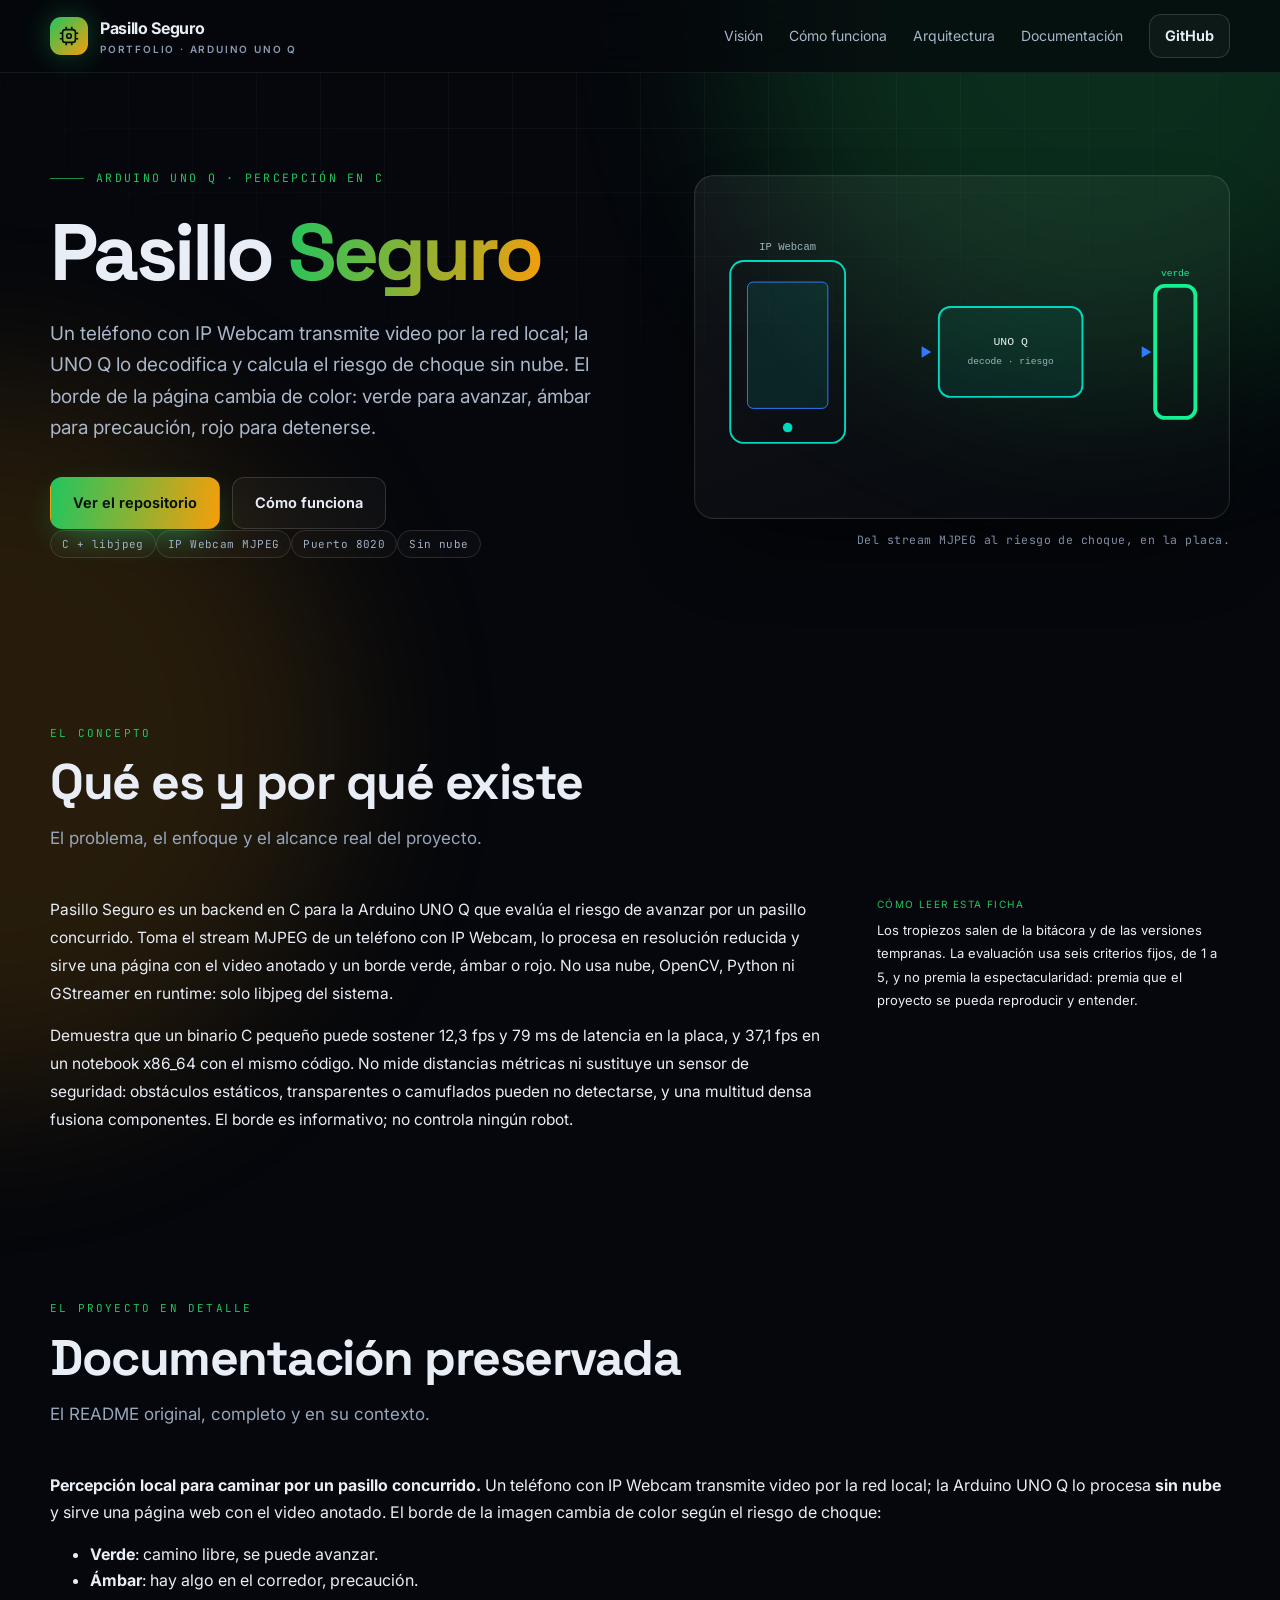
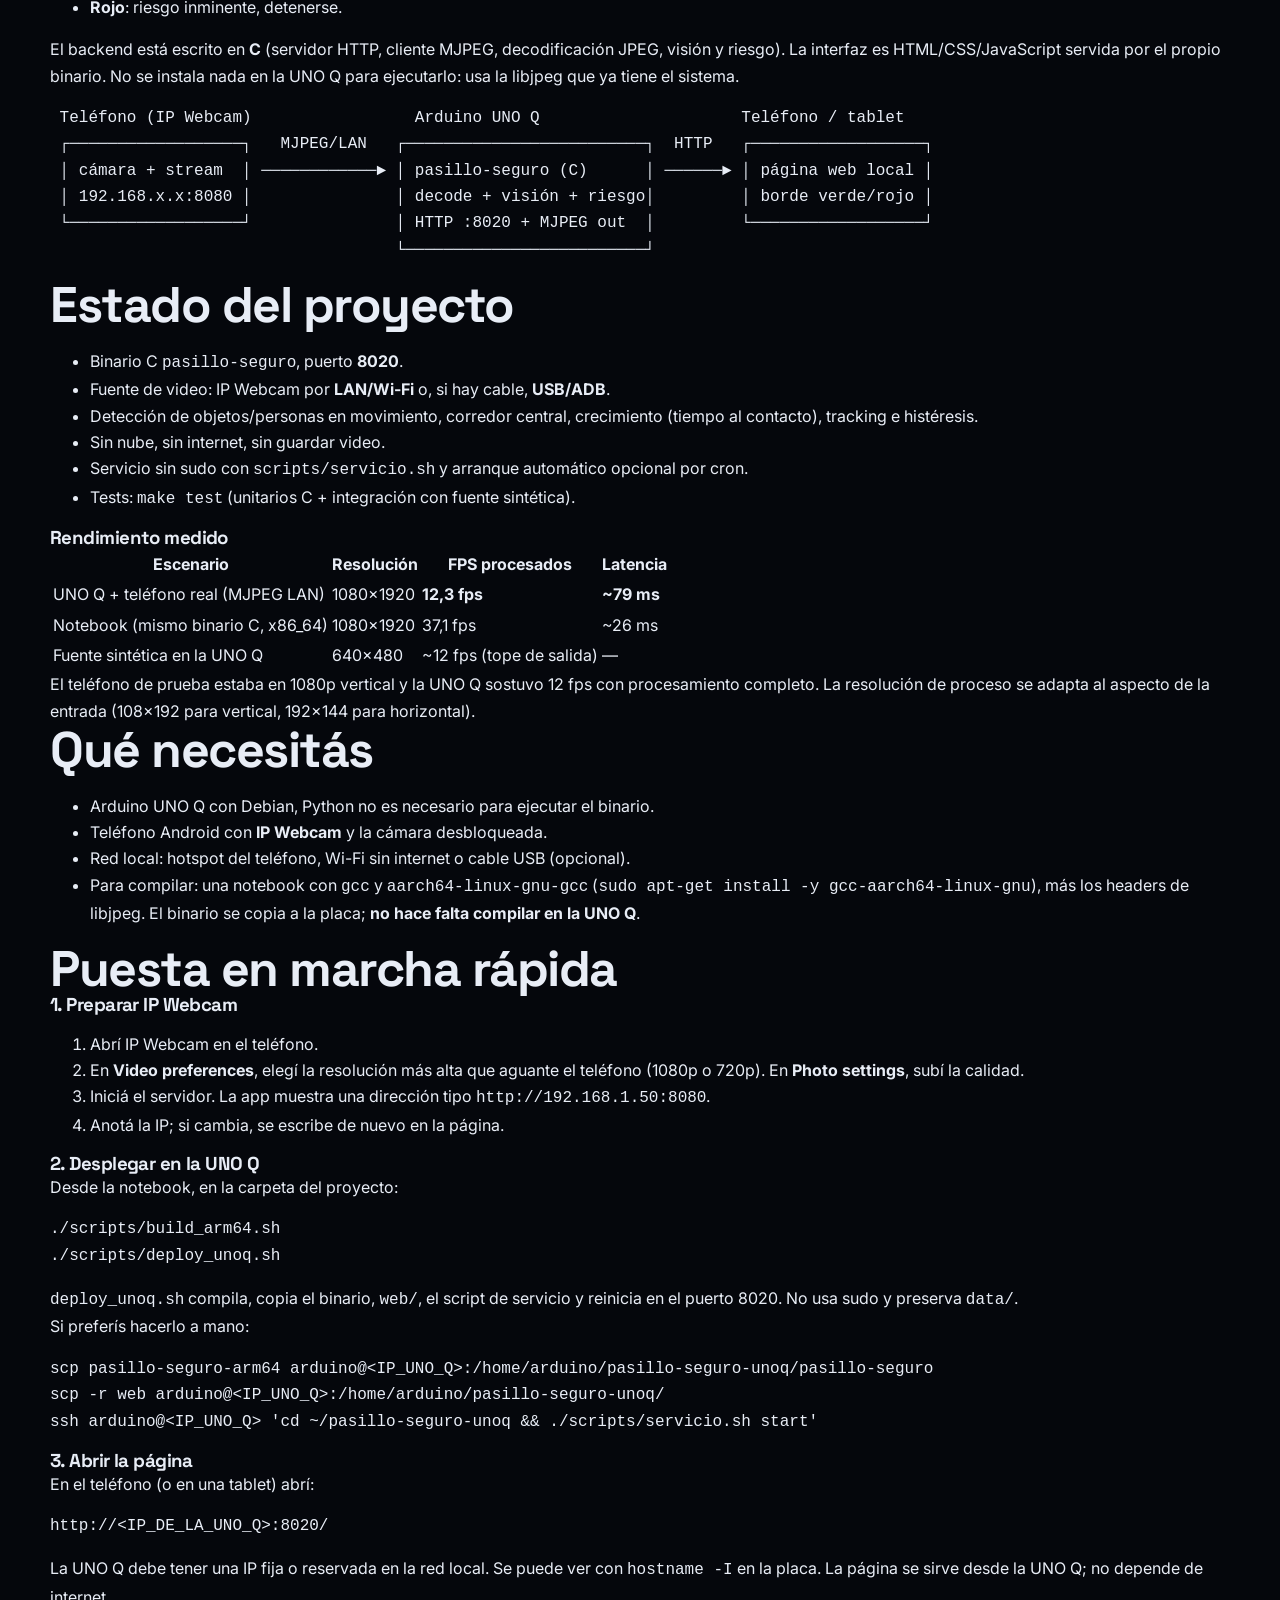
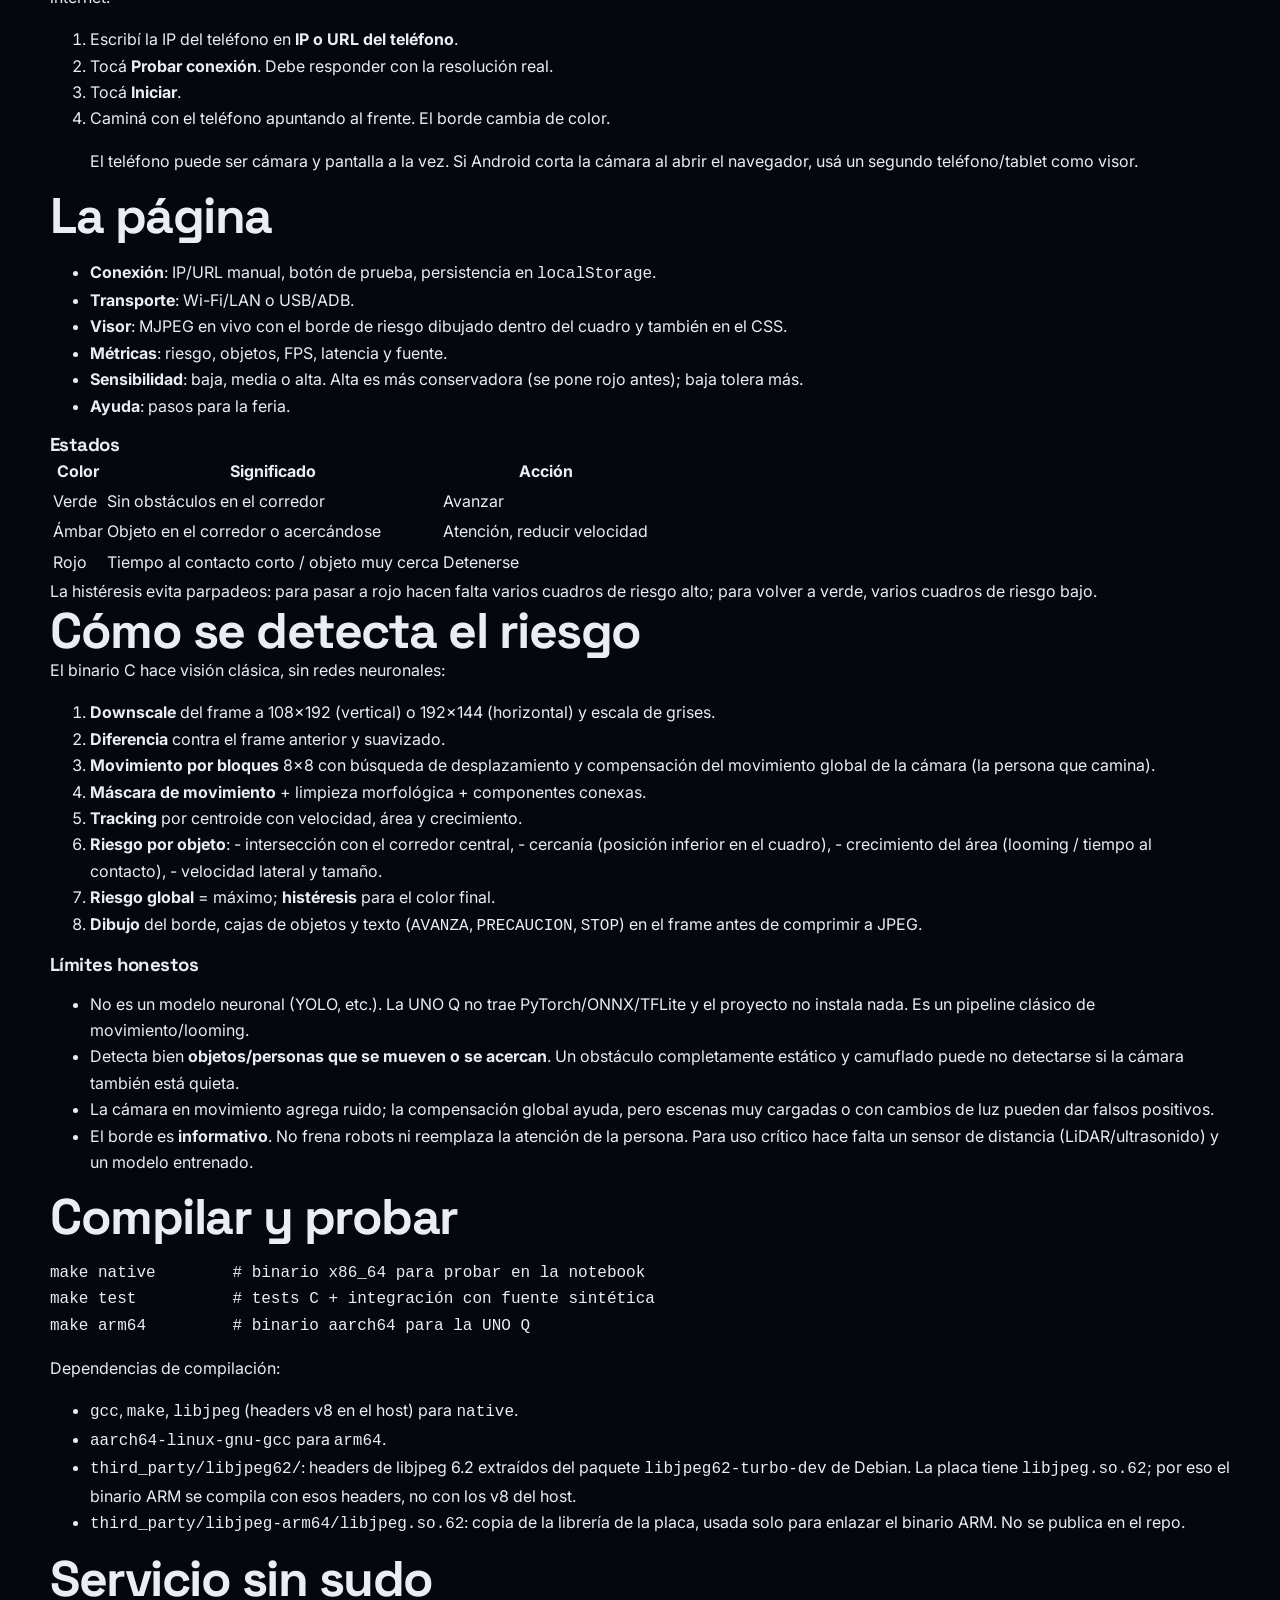
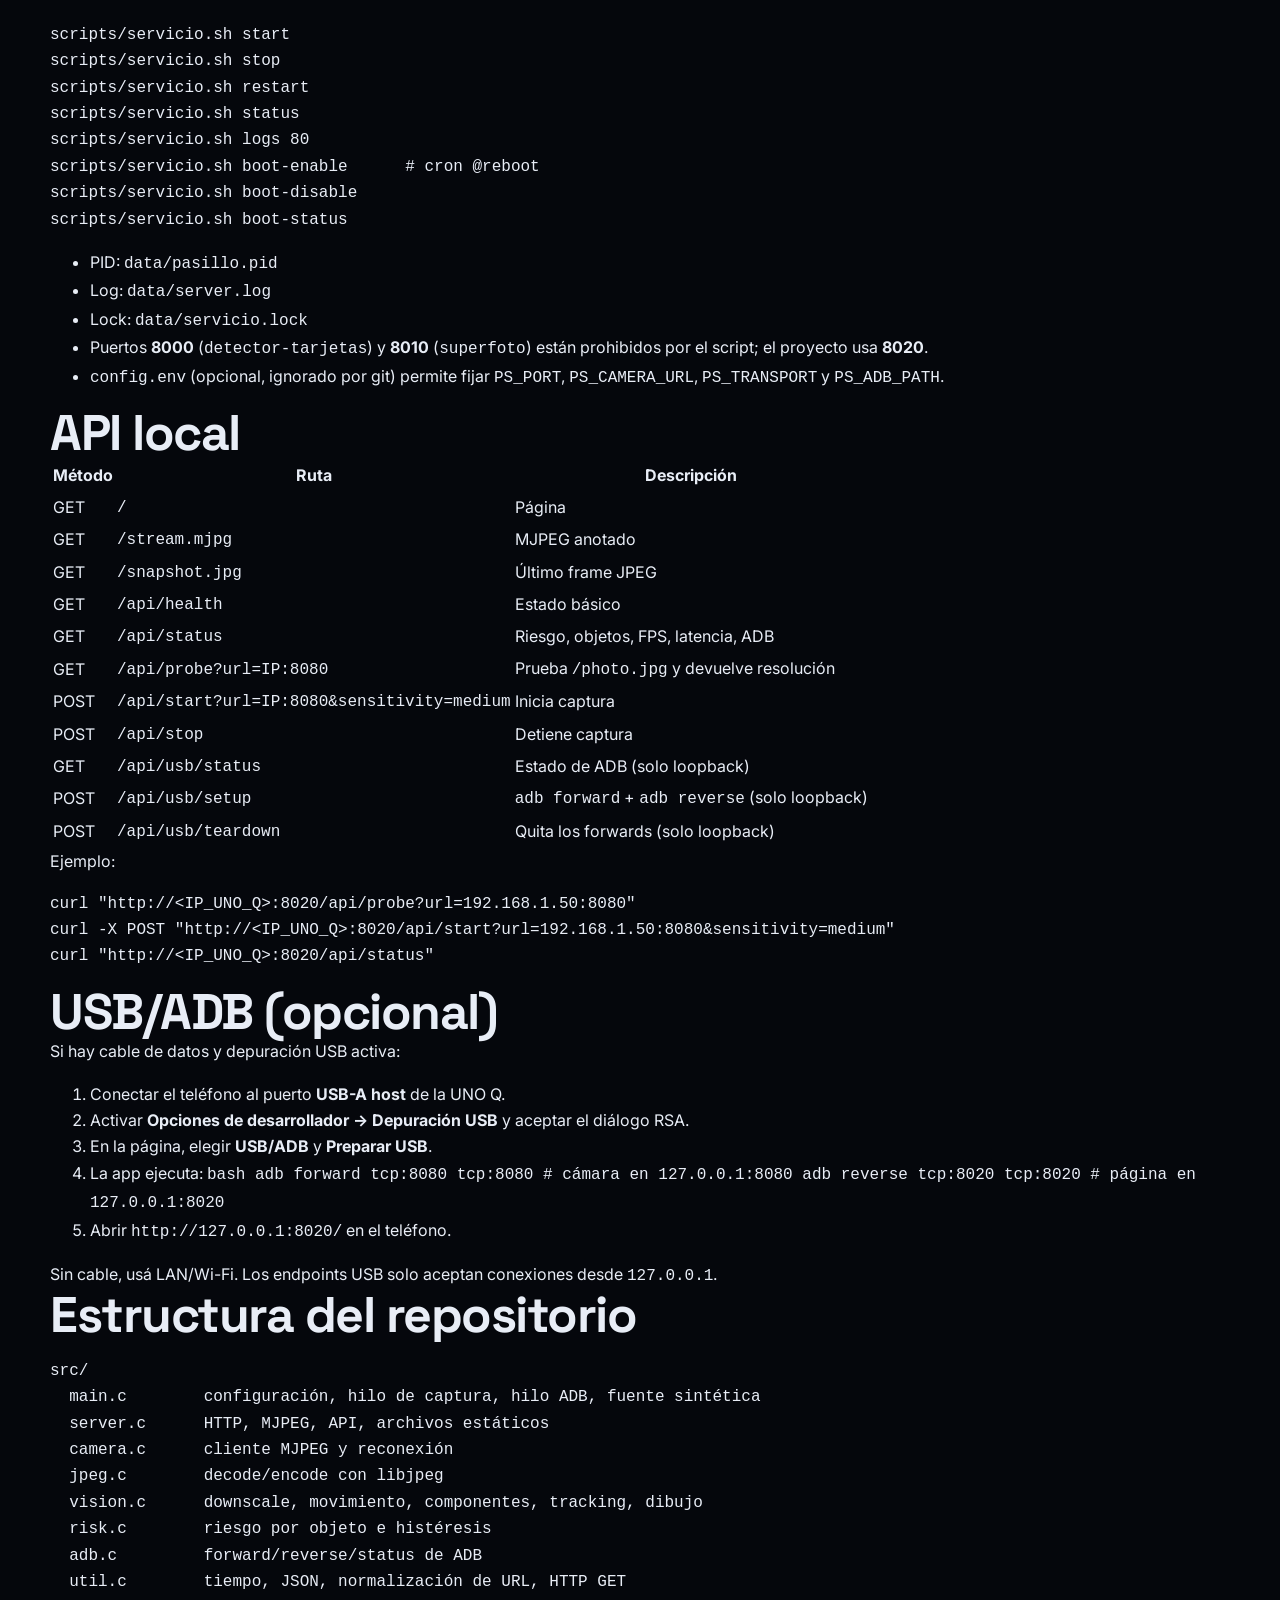
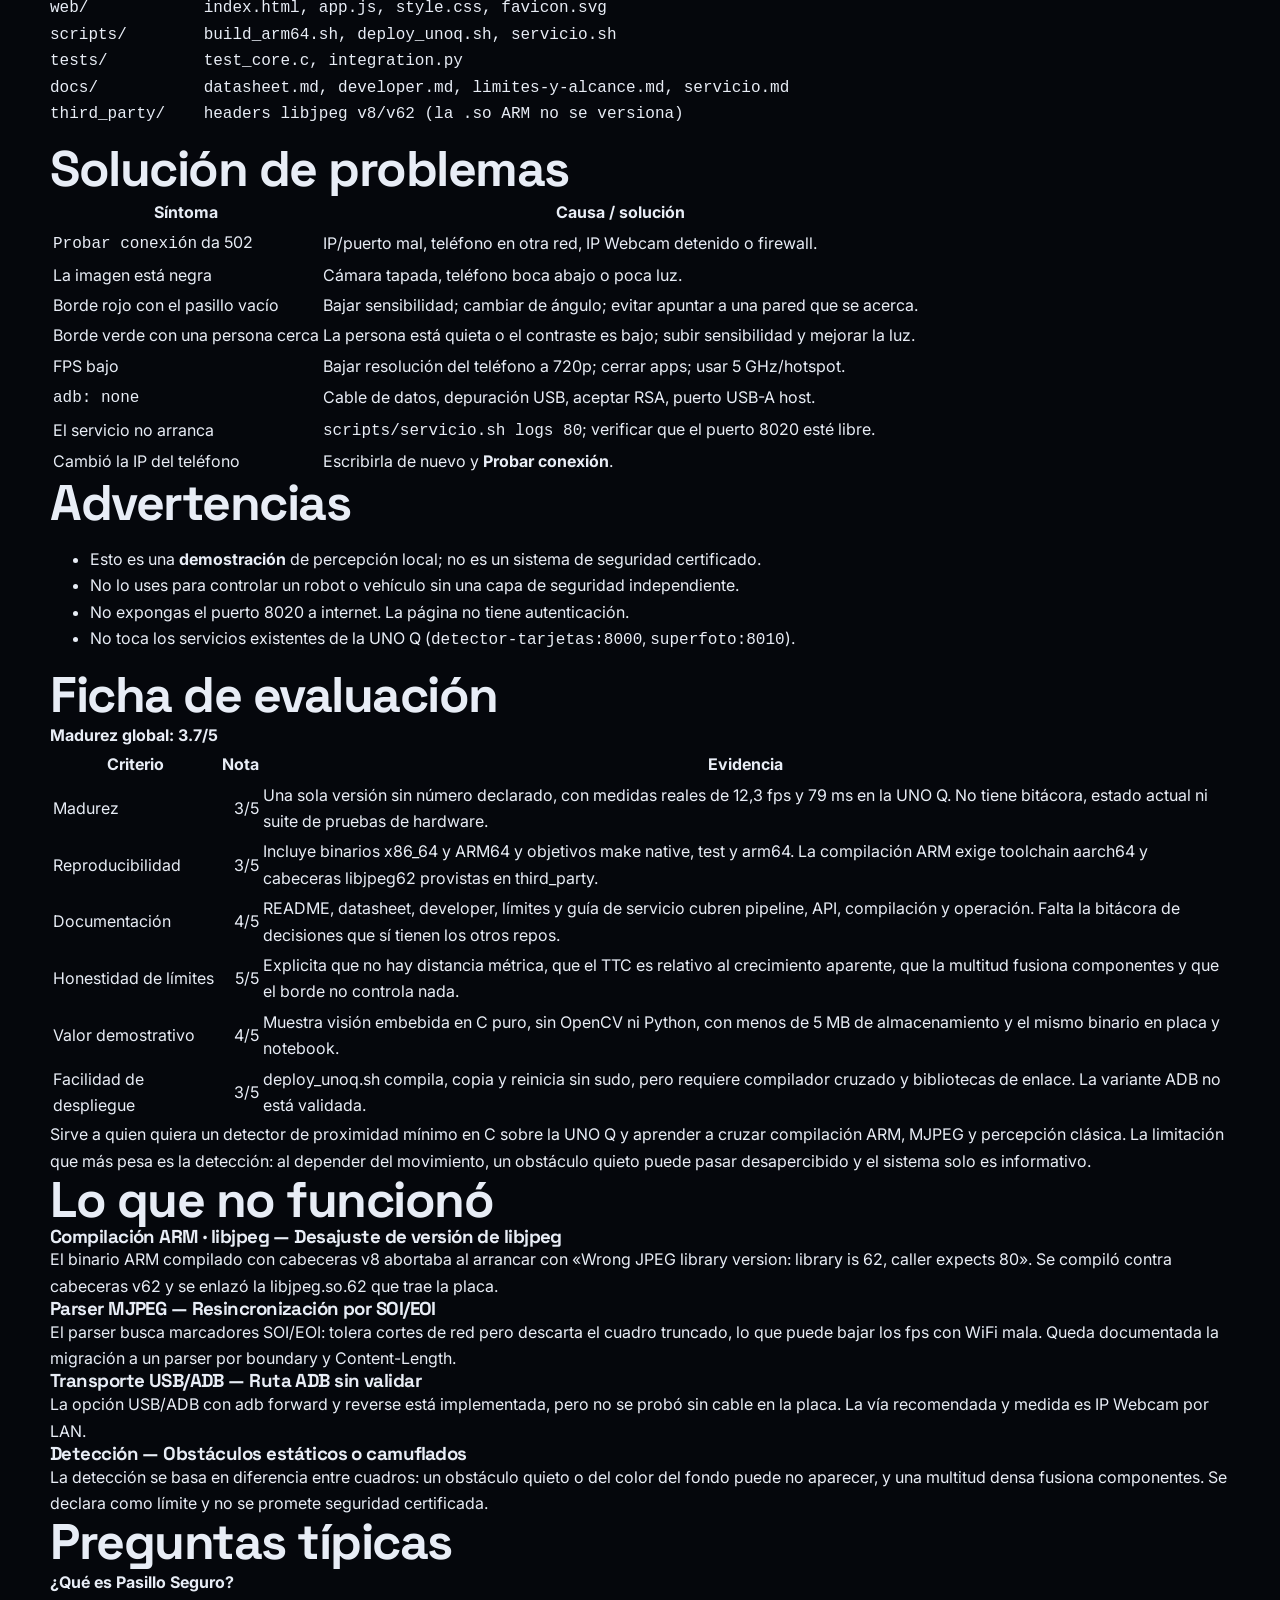
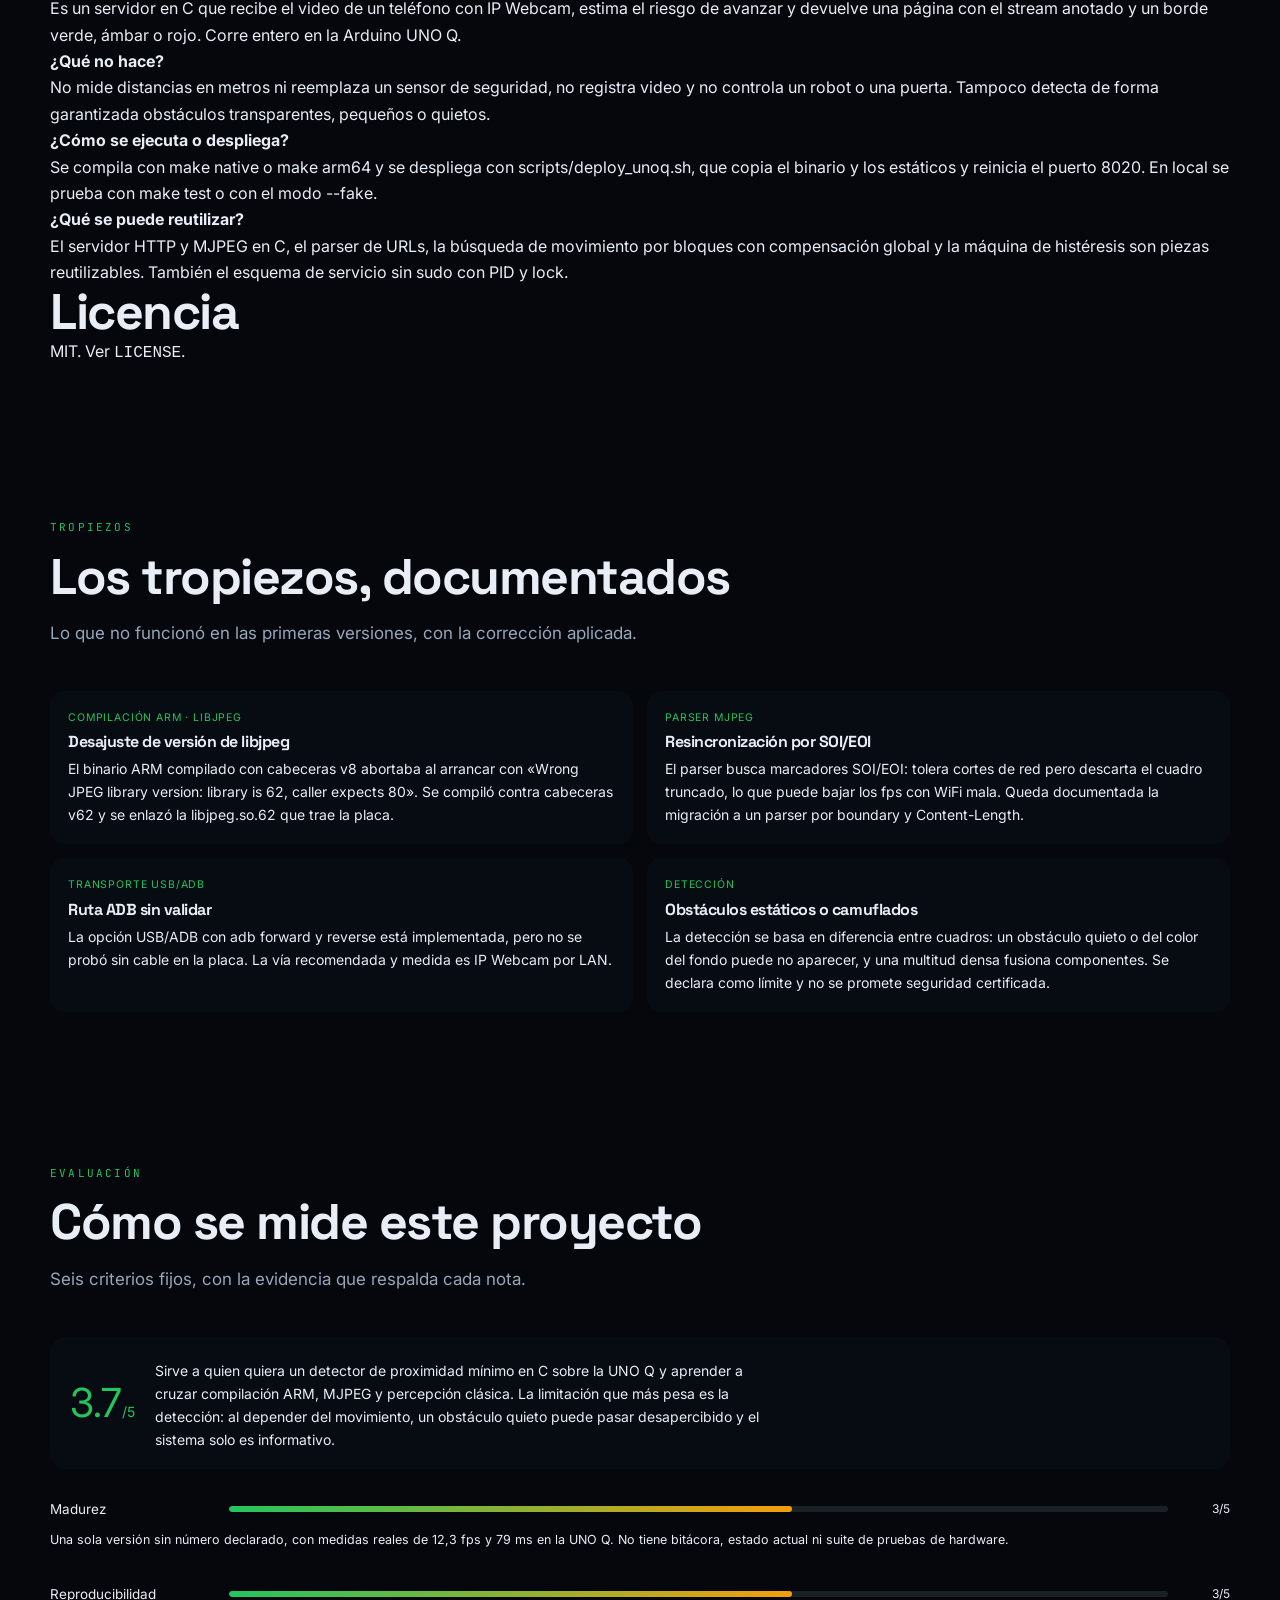
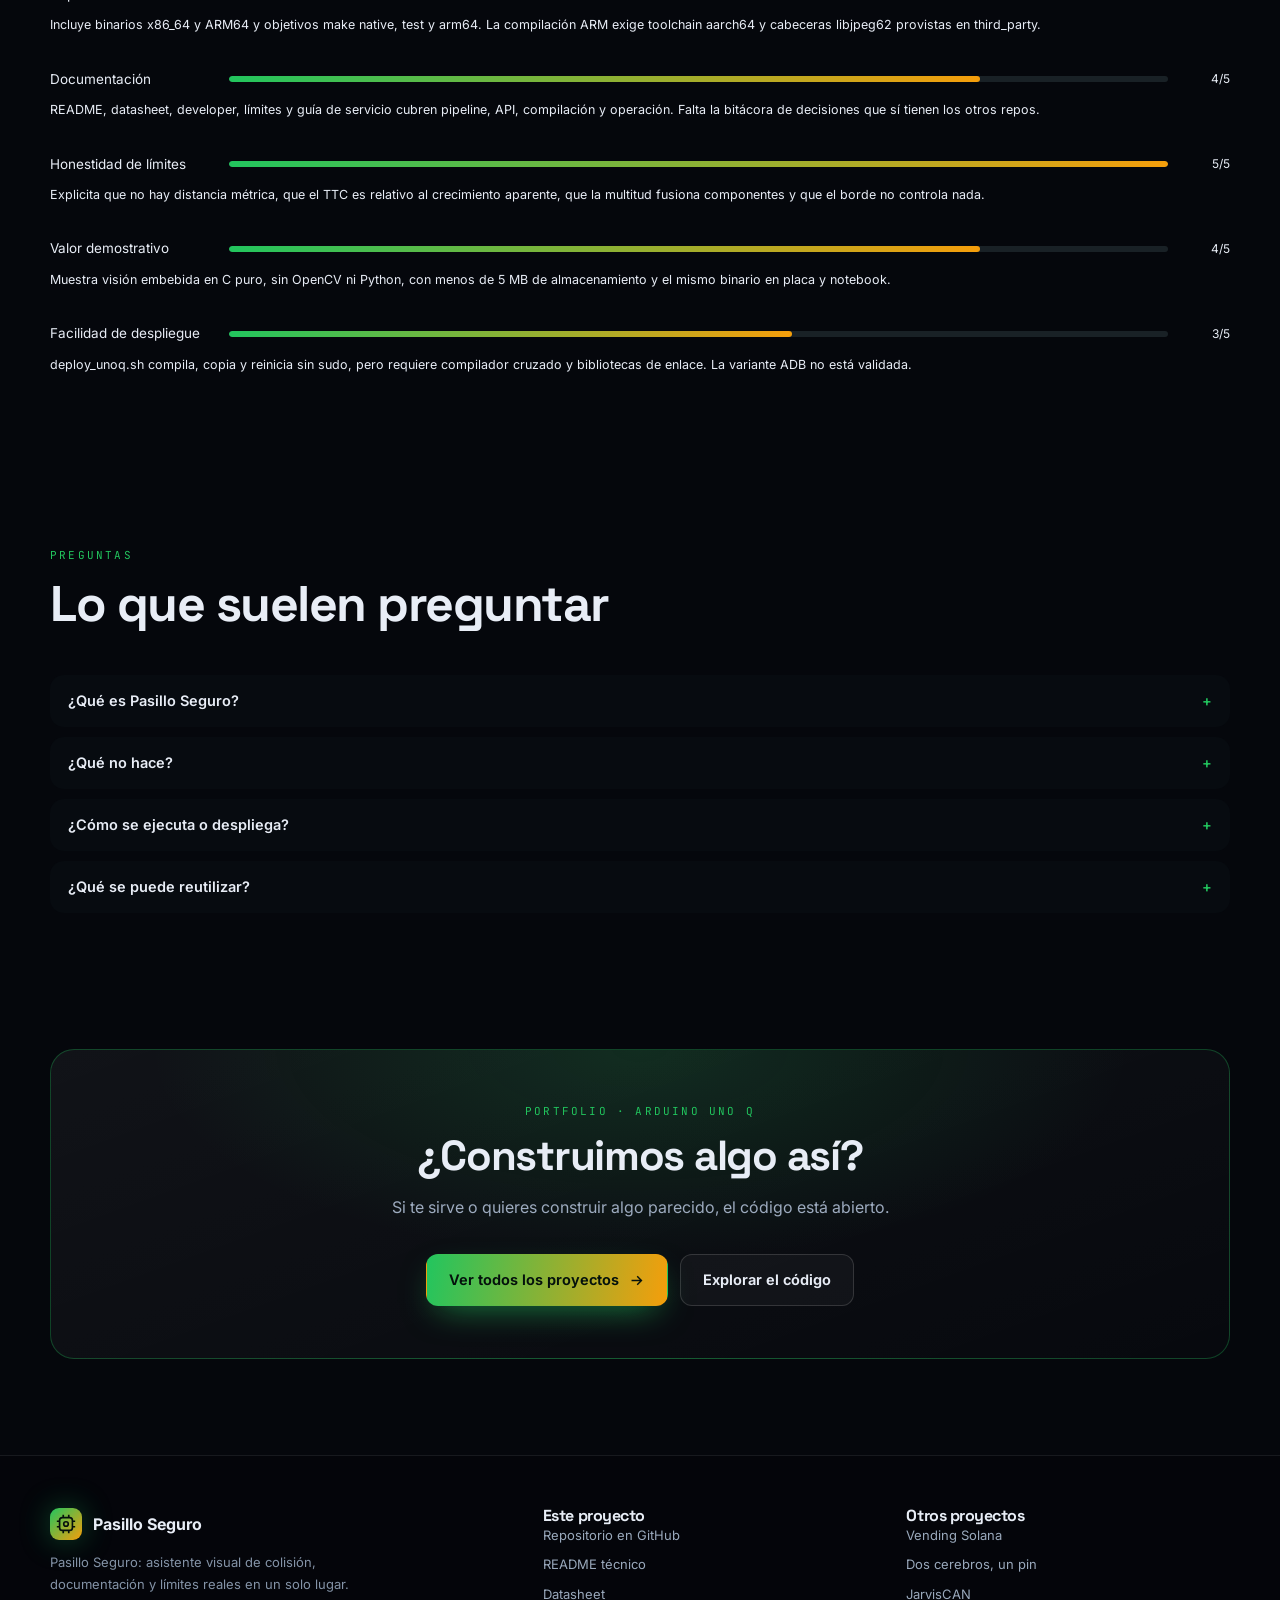
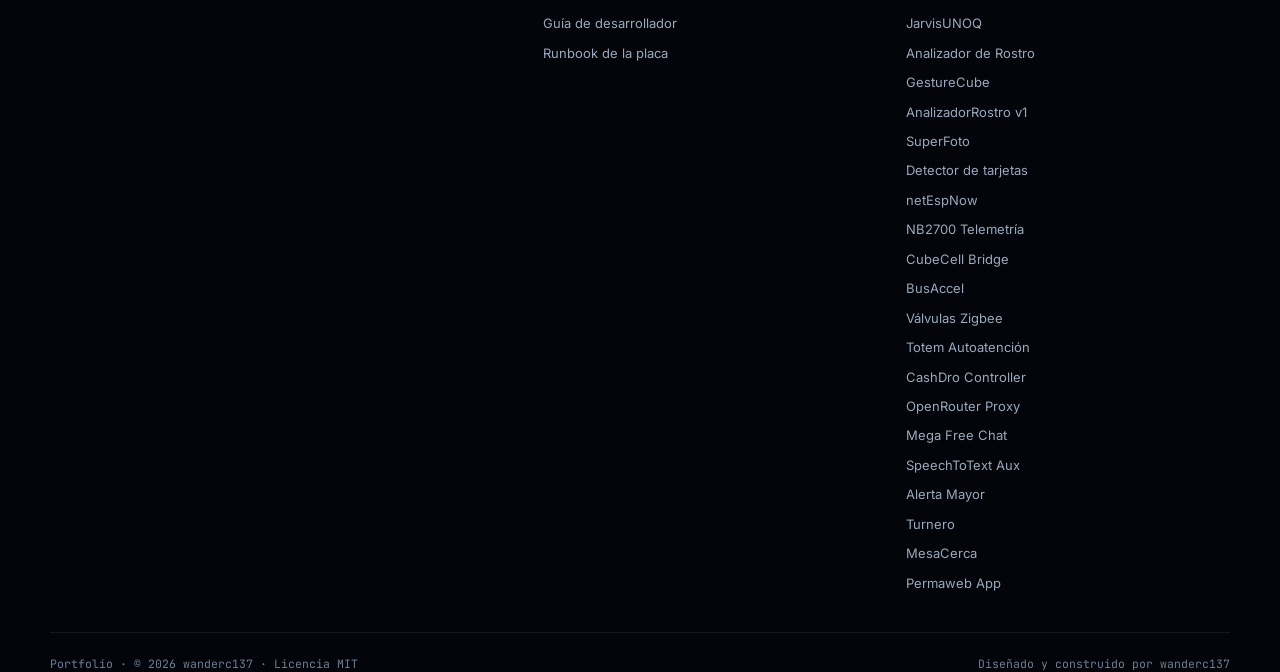
==== docs/index.html @ 1754b4ec "docs: README y landing con concepto, tropiezos, evaluación y FAQ" ====
<!DOCTYPE html>

<html lang="es">
<head>
<meta charset="utf-8"/>
<meta content="width=device-width, initial-scale=1" name="viewport"/>
<title>Pasillo Seguro — Arduino UNO Q</title>
<meta content="Un teléfono con IP Webcam transmite video por la red local; la UNO Q lo decodifica y calcula el riesgo de choque sin nube. El borde de la página cambia de color: verde para avanzar, ámbar para precaución, rojo para detenerse." name="description"/>
<meta content="wanderc137" name="author"/>
<meta content="website" property="og:type"/>
<meta content="Pasillo Seguro — Arduino UNO Q" property="og:title"/>
<meta content="Un teléfono con IP Webcam transmite video por la red local; la UNO Q lo decodifica y calcula el riesgo de choque sin nube. El borde de la página cambia de color: verde para avanzar, ámbar para precaución, rojo para detenerse." property="og:description"/>
<meta content="https://wanderc137.github.io/pasillo-seguro-unoq/" property="og:url"/>
<meta content="https://wanderc137.github.io/pasillo-seguro-unoq/assets/og.png" property="og:image"/>
<meta content="summary_large_image" name="twitter:card"/>
<meta content="Pasillo Seguro — Arduino UNO Q" name="twitter:title"/>
<meta content="Un teléfono con IP Webcam transmite video por la red local; la UNO Q lo decodifica y calcula el riesgo de choque sin nube. El borde de la página cambia de color: verde para avanzar, ámbar para precaución, rojo para detenerse." name="twitter:description"/>
<meta content="https://wanderc137.github.io/pasillo-seguro-unoq/assets/og.png" name="twitter:image"/>
<link href="data:image/svg+xml,&lt;svg xmlns='http://www.w3.org/2000/svg' viewBox='0 0 100 100'&gt;&lt;rect width='100' height='100' rx='22' fill='%2305070c'/&gt;&lt;rect x='22' y='22' width='56' height='56' rx='12' fill='none' stroke='%2322C55E' stroke-width='7'/&gt;&lt;circle cx='50' cy='50' r='9' fill='%2322C55E'/&gt;&lt;/svg&gt;" rel="icon"/>
<link href="https://fonts.googleapis.com" rel="preconnect"/>
<link crossorigin="" href="https://fonts.gstatic.com" rel="preconnect"/>
<link href="https://fonts.googleapis.com/css2?family=Inter:wght@400;500;600;700&amp;family=JetBrains+Mono:wght@400;500;600&amp;family=Space+Grotesk:wght@500;600;700&amp;display=swap" rel="stylesheet"/>
<style>
*,*::before,*::after{box-sizing:border-box}
html{scroll-behavior:smooth;scrollbar-width:none}
::-webkit-scrollbar{width:0;height:0}
::-webkit-scrollbar-track{background:#05070c}
::-webkit-scrollbar-thumb{background:#2a3448;border-radius:999px;border:2px solid #05070c}
::-webkit-scrollbar-thumb:hover{background:#3a4a66}
body{
  margin:0;background:#05070c;color:#e8edf6;
  font-family:'Inter',system-ui,-apple-system,'Segoe UI',sans-serif;
  font-size:16px;line-height:1.65;-webkit-font-smoothing:antialiased;
  overflow-x:hidden;
}
::selection{background:var(--accent);color:#04110c}
a{color:inherit;text-decoration:none}
img{max-width:100%;display:block}
h1,h2,h3,h4{font-family:'Space Grotesk','Inter',sans-serif;line-height:1.05;letter-spacing:-.03em;margin:0}
p{margin:0}
.mono{font-family:'JetBrains Mono',ui-monospace,SFMono-Regular,Menlo,monospace}
.wrap{width:min(1180px,calc(100% - 48px));margin:0 auto}
.grid-overlay{
  position:fixed;inset:0;z-index:0;pointer-events:none;
  background-image:linear-gradient(rgba(255,255,255,.035) 1px,transparent 1px),linear-gradient(90deg,rgba(255,255,255,.035) 1px,transparent 1px);
  background-size:64px 64px;
  mask-image:radial-gradient(ellipse 80% 60% at 50% 0%,#000 30%,transparent 78%);
  -webkit-mask-image:radial-gradient(ellipse 80% 60% at 50% 0%,#000 30%,transparent 78%);
}
.glow{
  position:fixed;z-index:0;pointer-events:none;filter:blur(90px);opacity:.20;
  width:720px;height:720px;border-radius:50%;
}
.glow.one{top:-340px;right:-180px;background:var(--accent)}
.glow.two{top:380px;left:-380px;background:var(--accent2);opacity:.14}
.nav{
  position:sticky;top:0;z-index:50;
  backdrop-filter:blur(18px);-webkit-backdrop-filter:blur(18px);
  background:rgba(5,7,12,.72);border-bottom:1px solid rgba(255,255,255,.07);
}
.nav-inner{display:flex;align-items:center;justify-content:space-between;height:72px}
.brand{display:flex;align-items:center;gap:12px;font-weight:700;letter-spacing:-.02em}
.brand-mark{
  width:38px;height:38px;border-radius:11px;display:grid;place-items:center;
  background:linear-gradient(135deg,var(--accent),var(--accent2));color:#05100c;
  box-shadow:0 0 30px color-mix(in srgb,var(--accent) 35%,transparent);
}
.brand-mark svg{width:22px;height:22px;stroke:#05100c;fill:none;stroke-width:1.8}
.brand small{display:block;font-size:10px;letter-spacing:.18em;color:#8b9ab0;font-weight:600;text-transform:uppercase}
.nav-links{display:flex;align-items:center;gap:26px;font-size:14px;color:#a9b6c8}
.nav-links a:hover{color:#fff}
.btn{
  display:inline-flex;align-items:center;justify-content:center;gap:9px;
  padding:13px 22px;border-radius:12px;font-weight:650;font-size:14.5px;
  border:1px solid transparent;transition:transform .2s ease,box-shadow .2s ease,background .2s ease;
  white-space:nowrap;
}
.btn:hover{transform:translateY(-2px)}
.btn-primary{
  background:linear-gradient(100deg,var(--accent),var(--accent2));color:#04110c;
  box-shadow:0 12px 34px -12px color-mix(in srgb,var(--accent) 70%,transparent);
}
.btn-primary:hover{box-shadow:0 18px 44px -12px color-mix(in srgb,var(--accent) 80%,transparent)}
.btn-ghost{background:rgba(255,255,255,.035);border-color:rgba(255,255,255,.14);color:#e8edf6}
.btn-ghost:hover{background:rgba(255,255,255,.07)}
.btn svg{width:17px;height:17px;stroke:currentColor;fill:none;stroke-width:2}
.hero{position:relative;z-index:1;padding:96px 0 72px}
.hero-grid{display:grid;grid-template-columns:1.04fr .96fr;gap:64px;align-items:center}
.eyebrow{
  font-family:'JetBrains Mono',monospace;font-size:11.5px;letter-spacing:.2em;
  text-transform:uppercase;color:var(--accent);display:flex;align-items:center;gap:12px;margin-bottom:22px;
}
.eyebrow::before{content:"";width:34px;height:1px;background:var(--accent);opacity:.7}
h1{font-size:clamp(42px,6.4vw,80px);font-weight:700;letter-spacing:-.045em}
.grad{background:linear-gradient(100deg,var(--accent),var(--accent2));-webkit-background-clip:text;background-clip:text;color:transparent}
.lead{font-size:clamp(17px,1.5vw,19px);color:#aab7c9;margin-top:24px;max-width:60ch}
.hero-actions{display:flex;flex-wrap:wrap;gap:12px;margin-top:34px}
.hero-badges{display:flex;flex-wrap:wrap;gap:8px;margin-top:28px}
.badge{
  font-family:'JetBrains Mono',monospace;font-size:11px;letter-spacing:.04em;
  padding:6px 11px;border-radius:999px;border:1px solid rgba(255,255,255,.12);
  color:#9fb0c4;background:rgba(255,255,255,.025);
}
.hero-visual{position:relative}
.visual-frame{
  border:1px solid rgba(255,255,255,.11);border-radius:20px;overflow:hidden;
  background:linear-gradient(160deg,rgba(255,255,255,.055),rgba(255,255,255,.012));
  box-shadow:0 40px 90px -40px rgba(0,0,0,.9),0 0 0 1px rgba(255,255,255,.02) inset;
  padding:14px;
}
.visual-frame img{border-radius:12px;width:100%}
.visual-caption{font-size:11.5px;color:#7f8ea3;margin-top:12px;text-align:right;font-family:'JetBrains Mono',monospace;letter-spacing:.04em}
.float-chip{
  position:absolute;left:-22px;bottom:34px;display:flex;align-items:center;gap:10px;
  background:rgba(9,13,21,.92);border:1px solid rgba(255,255,255,.14);border-radius:13px;
  padding:11px 15px;font-size:12.5px;color:#c7d3e2;backdrop-filter:blur(10px);
  box-shadow:0 20px 50px -20px #000;
}
.float-chip b{color:var(--accent);font-family:'Space Grotesk',sans-serif;font-size:16px}
.live-dot{width:8px;height:8px;border-radius:50%;background:var(--accent);box-shadow:0 0 0 4px color-mix(in srgb,var(--accent) 18%,transparent);animation:pulse 2.4s infinite}
@keyframes pulse{0%,100%{opacity:1}50%{opacity:.35}}
.stats{position:relative;z-index:1;border-top:1px solid rgba(255,255,255,.07);border-bottom:1px solid rgba(255,255,255,.07);background:rgba(255,255,255,.018)}
.stats-grid{display:grid;grid-template-columns:repeat(4,1fr);gap:0}
.stat{padding:34px 26px;border-left:1px solid rgba(255,255,255,.06)}
.stat:first-child{border-left:0;padding-left:0}
.stat-value{font-family:'Space Grotesk',sans-serif;font-size:clamp(28px,3.4vw,42px);font-weight:700;letter-spacing:-.04em;background:linear-gradient(100deg,#fff,#a9b8cc);-webkit-background-clip:text;background-clip:text;color:transparent}
.stat-label{font-size:12px;color:#7f8ea3;letter-spacing:.04em;margin-top:3px}
.section{position:relative;z-index:1;padding:96px 0}
.section.tight{padding-top:56px}
.section-head{max-width:780px;margin-bottom:44px}
.kicker{font-family:'JetBrains Mono',monospace;font-size:11px;letter-spacing:.2em;text-transform:uppercase;color:var(--accent);margin-bottom:14px}
h2{font-size:clamp(30px,4.1vw,50px);font-weight:700}
.section-sub{color:#97a6ba;font-size:17px;margin-top:16px;max-width:68ch}
.split{display:grid;grid-template-columns:1fr 1fr;gap:18px}
.card{
  border:1px solid rgba(255,255,255,.09);border-radius:18px;padding:28px;
  background:linear-gradient(160deg,rgba(255,255,255,.045),rgba(255,255,255,.012));
}
.card .icon{width:42px;height:42px;border-radius:12px;display:grid;place-items:center;background:color-mix(in srgb,var(--accent) 12%,transparent);border:1px solid color-mix(in srgb,var(--accent) 25%,transparent);margin-bottom:18px}
.card .icon svg{width:21px;height:21px;stroke:var(--accent);fill:none;stroke-width:1.8}
.card h3{font-size:20px;margin-bottom:9px}
.card p{color:#9dabbf;font-size:14.5px}
.timeline{position:relative;margin-top:10px}
.timeline::before{content:"";position:absolute;left:23px;top:12px;bottom:12px;width:1px;background:linear-gradient(var(--accent),rgba(255,255,255,.08))}
.step{display:grid;grid-template-columns:48px 1fr;gap:22px;padding:19px 0;align-items:start}
.step-num{
  width:47px;height:47px;border-radius:50%;display:grid;place-items:center;
  border:1px solid color-mix(in srgb,var(--accent) 45%,transparent);
  background:#080c14;color:var(--accent);font-family:'JetBrains Mono',monospace;font-size:13px;font-weight:700;
  position:relative;z-index:1;box-shadow:0 0 26px -6px color-mix(in srgb,var(--accent) 45%,transparent);
}
.step-body h3{font-size:18px;margin-bottom:5px}
.step-body p{color:#93a2b7;font-size:14.5px;max-width:78ch}
.figure{
  border:1px solid rgba(255,255,255,.1);border-radius:20px;padding:16px;
  background:linear-gradient(160deg,rgba(255,255,255,.04),rgba(255,255,255,.008));
}
.figure img{width:100%;border-radius:12px}
.figure figcaption{font-size:12px;color:#7f8ea3;margin-top:12px;font-family:'JetBrains Mono',monospace}
.arch-points{display:grid;grid-template-columns:repeat(3,1fr);gap:14px;margin-top:18px}
.arch-points .card{padding:20px}
.arch-points .card h4{font-size:14.5px;margin-bottom:5px}
.arch-points .card p{font-size:13px}
.features{display:grid;grid-template-columns:repeat(3,1fr);gap:14px}
.feature{border:1px solid rgba(255,255,255,.085);border-radius:16px;padding:23px;background:rgba(255,255,255,.022);transition:border-color .2s,background .2s,transform .2s}
.feature:hover{border-color:color-mix(in srgb,var(--accent) 38%,transparent);background:rgba(255,255,255,.038);transform:translateY(-3px)}
.feature .icon{width:37px;height:37px;border-radius:10px;display:grid;place-items:center;background:color-mix(in srgb,var(--accent) 10%,transparent);margin-bottom:15px}
.feature .icon svg{width:19px;height:19px;stroke:var(--accent);fill:none;stroke-width:1.8}
.feature h3{font-size:15.5px;margin-bottom:6px}
.feature p{font-size:13.2px;color:#94a3b8;line-height:1.55}
.stack-grid{display:grid;grid-template-columns:.9fr 1.1fr;gap:22px;align-items:start}
.chips{display:flex;flex-wrap:wrap;gap:8px;margin-top:18px}
.chip{font-family:'JetBrains Mono',monospace;font-size:11.5px;padding:7px 12px;border-radius:9px;border:1px solid rgba(255,255,255,.1);background:rgba(255,255,255,.03);color:#aab8ca}
.terminal{border:1px solid rgba(255,255,255,.13);border-radius:16px;overflow:hidden;background:#070a10;box-shadow:0 30px 70px -35px #000}
.terminal-bar{display:flex;align-items:center;gap:7px;padding:12px 15px;border-bottom:1px solid rgba(255,255,255,.08);background:rgba(255,255,255,.025)}
.terminal-bar i{width:10px;height:10px;border-radius:50%;background:#ff5f57;display:block}
.terminal-bar i:nth-child(2){background:#febc2e}
.terminal-bar i:nth-child(3){background:#28c840}
.terminal-bar span{margin-left:8px;font-family:'JetBrains Mono',monospace;font-size:10.5px;color:#718197;letter-spacing:.08em}
.terminal pre{margin:0;padding:20px;overflow:auto;font-family:'JetBrains Mono',monospace;font-size:12.2px;line-height:1.8;color:#c6d2e0}
.terminal .p{color:var(--accent)}
.terminal .c{color:#68788d}
.note{display:flex;gap:10px;align-items:flex-start;margin-top:14px;font-size:12.5px;color:#8d9cb0;line-height:1.55}
.note svg{width:16px;height:16px;stroke:var(--accent);fill:none;stroke-width:1.8;flex:0 0 auto;margin-top:2px}
.docs-grid{display:grid;grid-template-columns:repeat(3,1fr);gap:14px}
.doc-card{display:block;border:1px solid rgba(255,255,255,.09);border-radius:16px;padding:24px;background:rgba(255,255,255,.022);transition:border-color .2s,transform .2s,background .2s}
.doc-card:hover{border-color:color-mix(in srgb,var(--accent) 40%,transparent);transform:translateY(-3px);background:rgba(255,255,255,.04)}
.doc-card .tag{font-family:'JetBrains Mono',monospace;font-size:10px;letter-spacing:.15em;color:var(--accent);text-transform:uppercase}
.doc-card h3{font-size:17px;margin:10px 0 6px}
.doc-card p{font-size:13px;color:#93a2b7}
.doc-card .arrow{display:flex;align-items:center;gap:6px;margin-top:16px;font-size:12.5px;color:#c2cfdf}
.doc-card .arrow svg{width:15px;height:15px;stroke:currentColor;fill:none;stroke-width:2;transition:transform .2s}
.doc-card:hover .arrow svg{transform:translateX(4px)}
.gallery{display:grid;grid-template-columns:1fr 1fr;gap:16px}
.gallery .figure{margin:0}
.cta{position:relative;z-index:1;padding:40px 0 96px}
.cta-card{
  border-radius:24px;padding:52px;text-align:center;position:relative;overflow:hidden;
  border:1px solid color-mix(in srgb,var(--accent) 30%,transparent);
  background:
    radial-gradient(700px 300px at 50% 0%,color-mix(in srgb,var(--accent) 16%,transparent),transparent 70%),
    linear-gradient(160deg,rgba(255,255,255,.05),rgba(255,255,255,.012));
}
.cta-card h2{font-size:clamp(28px,3.7vw,42px)}
.cta-card p{color:#9dabbf;max-width:62ch;margin:16px auto 0}
.cta-card .hero-actions{justify-content:center}
footer{position:relative;z-index:1;border-top:1px solid rgba(255,255,255,.08);padding:52px 0 36px;background:rgba(4,6,10,.6)}
.foot-grid{display:grid;grid-template-columns:1.4fr 1fr 1fr;gap:40px}
.foot-brand{display:flex;align-items:center;gap:11px;font-weight:700;margin-bottom:12px}
.foot-brand .brand-mark{width:32px;height:32px;border-radius:9px}
.foot-p{font-size:13px;color:#8493a7;max-width:38ch}
.foot h4{font-family:'JetBrains Mono',monospace;font-size:10.5px;letter-spacing:.16em;text-transform:uppercase;color:#718197;margin-bottom:13px;font-weight:500}
.foot-links{display:flex;flex-direction:column;gap:8px;font-size:13px;color:#9aa9bc}
.foot-links a:hover{color:#fff}
.foot-bottom{display:flex;justify-content:space-between;gap:20px;flex-wrap:wrap;border-top:1px solid rgba(255,255,255,.07);margin-top:38px;padding-top:22px;font-size:11.5px;color:#6f7f93;font-family:'JetBrains Mono',monospace}
.reveal{opacity:1;transform:none;transition:opacity .7s ease,transform .7s ease}
.reveal.in{opacity:1;transform:none}
@media (prefers-reduced-motion:reduce){.reveal{opacity:1;transform:none;transition:none}.live-dot{animation:none}html{scroll-behavior:auto}}
@media (max-width:980px){
  .hero-grid,.split,.stack-grid,.gallery{grid-template-columns:1fr}
  .hero{padding-top:64px}
  .hero-visual{order:-1}
  .features{grid-template-columns:1fr 1fr}
  .arch-points{grid-template-columns:1fr}
  .stats-grid{grid-template-columns:1fr 1fr}
  .stat:nth-child(3){border-left:0;padding-left:0}
  .stat{border-top:1px solid rgba(255,255,255,.06)}
  .stat:nth-child(-n+2){border-top:0}
  .docs-grid{grid-template-columns:1fr}
  .foot-grid{grid-template-columns:1fr 1fr}
  .nav-links{display:none}
}
@media (max-width:620px){
  .wrap{width:calc(100% - 32px)}
  .features{grid-template-columns:1fr}
  .stats-grid{grid-template-columns:1fr 1fr}
  .stat{padding:24px 16px}
  .cta-card{padding:34px 22px}
  .float-chip{left:8px;bottom:16px}
  .foot-grid{grid-template-columns:1fr}
  .section{padding:72px 0}
}

.fail-grid{display:grid;grid-template-columns:repeat(2,minmax(0,1fr));gap:14px;margin-top:6px}
.fail{background:rgba(10,18,24,.55);border:1px solid var(--line);border-radius:14px;padding:18px}
.fail .v{font-family:var(--mono);font-size:10.5px;letter-spacing:.08em;text-transform:uppercase;color:var(--accent)}
.fail h3{font-size:16px;margin:8px 0 6px}
.fail p{font-size:14px;margin:0;color:var(--muted)}
.rating-head{display:flex;align-items:center;gap:20px;margin:6px 0 18px;padding:18px 20px;border:1px solid var(--line);border-radius:16px;background:rgba(10,18,24,.5)}
.rating-avg{font-family:var(--mono);font-size:40px;line-height:1;color:var(--accent)}
.rating-avg small{font-size:14px;color:var(--muted)}
.rating-head p{margin:4px 0 0;font-size:14px;color:var(--muted);max-width:70ch}
.rating{display:grid;gap:2px}
.rating-row{display:grid;grid-template-columns:165px minmax(90px,1fr) 48px;gap:14px;align-items:center;padding:11px 0;border-bottom:1px solid var(--line)}
.rating-row:last-child{border-bottom:0}
.rating-name{font-size:13.5px;color:var(--text)}
.rating-bar{height:6px;border-radius:99px;background:rgba(148,190,200,.14);overflow:hidden}
.rating-bar span{display:block;height:100%;border-radius:99px;background:linear-gradient(90deg,var(--accent),var(--accent2))}
.rating-score{font-family:var(--mono);font-size:12px;color:var(--muted);text-align:right}
.rating-note{grid-column:1/-1;font-size:12.5px;color:var(--muted);margin:-4px 0 8px}
.faq{display:grid;gap:10px;margin-top:4px}
.faq details{border:1px solid var(--line);border-radius:14px;padding:14px 18px;background:rgba(10,18,24,.4)}
.faq summary{cursor:pointer;font-weight:600;font-size:14.5px;list-style:none}
.faq summary::-webkit-details-marker{display:none}
.faq summary::after{content:"+";float:right;color:var(--accent);font-family:var(--mono)}
.faq details[open] summary::after{content:"−"}
.faq p{margin:10px 0 0;font-size:14px;color:var(--muted);line-height:1.7}
.concept-grid{display:grid;grid-template-columns:1.35fr .65fr;gap:26px;align-items:start}
.concept-grid p{font-size:15.5px;color:var(--muted);line-height:1.8;margin:0 0 14px}
.concept-side{border-left:1px solid var(--line);padding-left:22px}
.concept-side .k{font-family:var(--mono);font-size:10px;letter-spacing:.14em;text-transform:uppercase;color:var(--accent)}
.concept-side p{font-size:13px;margin:6px 0 16px}
@media(max-width:760px){.concept-grid,.fail-grid{grid-template-columns:1fr}.concept-side{border-left:0;padding-left:0}}

</style>
</head>
<body style="--accent:#22C55E;--accent2:#F59E0B">
<div class="grid-overlay"></div>
<div class="glow one"></div>
<div class="glow two"></div>
<header class="nav">
<div class="wrap nav-inner">
<a class="brand" href="#top">
<span class="brand-mark"><svg viewbox="0 0 24 24"><rect height="14" rx="3" width="14" x="5" y="5"></rect><path d="M9 2v3M15 2v3M9 19v3M15 19v3M2 9h3M2 15h3M19 9h3M19 15h3"></path><circle cx="12" cy="12" r="2.5"></circle></svg></span>
<span>Pasillo Seguro<small>Portfolio · Arduino UNO Q</small></span>
</a>
<nav aria-label="Navegación" class="nav-links">
<a href="#problema">Visión</a>
<a href="#como">Cómo funciona</a>
<a href="#arquitectura">Arquitectura</a>
<a href="#docs">Documentación</a>
<a class="btn btn-ghost" href="https://github.com/wanderc137/pasillo-seguro-unoq" rel="noopener" style="padding:9px 15px" target="_blank">GitHub</a>
</nav>
</div>
</header>
<main id="top">
<section class="hero"><div class="wrap hero-grid"><div class="hero-copy"><div class="eyebrow">Arduino UNO Q · Percepción en C</div><h1>Pasillo <span class="grad">Seguro</span></h1><p class="lead">Un teléfono con IP Webcam transmite video por la red local; la UNO Q lo decodifica y calcula el riesgo de choque sin nube. El borde de la página cambia de color: verde para avanzar, ámbar para precaución, rojo para detenerse.</p><div class="hero-actions"><a class="btn btn-primary" href="https://github.com/wanderc137/pasillo-seguro-unoq" rel="noopener" target="_blank">Ver el repositorio</a><a class="btn btn-ghost" href="#concepto">Cómo funciona</a></div><div class="badges"><span class="badge">C + libjpeg</span><span class="badge">IP Webcam MJPEG</span><span class="badge">Puerto 8020</span><span class="badge">Sin nube</span></div></div>
<div class="hero-visual"><div class="visual-frame" style="padding:18px">
<svg aria-label="Teléfono, UNO Q y alerta por color" role="img" style="width:100%;height:auto;display:block" viewbox="0 0 520 320">
<defs><lineargradient id="pg" x1="0" x2="1" y1="0" y2="1">
<stop offset="0" stop-color="#00D8C0"></stop><stop offset="1" stop-color="#2E7DFF"></stop>
</lineargradient></defs>
<rect fill="none" height="190" rx="14" stroke="#00D8C0" stroke-width="2" width="120" x="18" y="70"></rect>
<rect fill="rgba(0,216,192,.10)" height="132" rx="6" stroke="#2E7DFF" width="84" x="36" y="92"></rect>
<circle cx="78" cy="244" fill="#00D8C0" r="5"></circle>
<text fill="#9db4bd" font-family="monospace" font-size="11" text-anchor="middle" x="78" y="58">IP Webcam</text>
<path d="M150 165h74" stroke="url(#pg)" stroke-dasharray="6 4" stroke-width="2"></path>
<path d="M218 159l10 6-10 6" fill="#2E7DFF"></path>
<rect fill="rgba(0,216,192,.08)" height="94" rx="12" stroke="#00D8C0" stroke-width="2" width="150" x="236" y="118"></rect>
<text fill="#e6f0f3" font-family="monospace" font-size="12" text-anchor="middle" x="311" y="158">UNO Q</text>
<text fill="#9db4bd" font-family="monospace" font-size="10" text-anchor="middle" x="311" y="178">decode · riesgo</text>
<path d="M398 165h56" stroke="url(#pg)" stroke-dasharray="6 4" stroke-width="2"></path>
<path d="M448 159l10 6-10 6" fill="#2E7DFF"></path>
<rect fill="none" height="138" rx="10" stroke="#14F195" stroke-width="4" width="42" x="462" y="96"></rect>
<text fill="#14F195" font-family="monospace" font-size="10" text-anchor="middle" x="483" y="86">verde</text>
</svg></div>
<div class="visual-caption">Del stream MJPEG al riesgo de choque, en la placa.</div></div>
</div></section>








<div class="rich-block"><section class="section" id="concepto"><div class="wrap"><div class="section-head"><div class="kicker">El concepto</div><h2>Qué es y por qué existe</h2><p class="section-sub">El problema, el enfoque y el alcance real del proyecto.</p></div><div class="concept-grid"><div><p>Pasillo Seguro es un backend en C para la Arduino UNO Q que evalúa el riesgo de avanzar por un pasillo concurrido. Toma el stream MJPEG de un teléfono con IP Webcam, lo procesa en resolución reducida y sirve una página con el video anotado y un borde verde, ámbar o rojo. No usa nube, OpenCV, Python ni GStreamer en runtime: solo libjpeg del sistema.</p><p>Demuestra que un binario C pequeño puede sostener 12,3 fps y 79 ms de latencia en la placa, y 37,1 fps en un notebook x86_64 con el mismo código. No mide distancias métricas ni sustituye un sensor de seguridad: obstáculos estáticos, transparentes o camuflados pueden no detectarse, y una multitud densa fusiona componentes. El borde es informativo; no controla ningún robot.</p></div><div class="concept-side"><div class="k">Cómo leer esta ficha</div><p>Los tropiezos salen de la bitácora y de las versiones tempranas. La evaluación usa seis criterios fijos, de 1 a 5, y no premia la espectacularidad: premia que el proyecto se pueda reproducir y entender.</p></div></div></div></section><section class="section tight"><div class="wrap"><div class="section-head"><div class="kicker">El proyecto en detalle</div><h2>Documentación preservada</h2><p class="section-sub">El README original, completo y en su contexto.</p></div><div class="detail rich">
<p><strong>Percepción local para caminar por un pasillo concurrido.</strong> Un teléfono con
<a href="https://play.google.com/store/apps/details?id=com.pas.webcam">IP Webcam</a> transmite
video por la red local; la Arduino UNO Q lo procesa <strong>sin nube</strong> y sirve una página
web con el video anotado. El borde de la imagen cambia de color según el riesgo de
choque:</p>
<ul>
<li><strong>Verde</strong>: camino libre, se puede avanzar.</li>
<li><strong>Ámbar</strong>: hay algo en el corredor, precaución.</li>
<li><strong>Rojo</strong>: riesgo inminente, detenerse.</li>
</ul>
<p>El backend está escrito en <strong>C</strong> (servidor HTTP, cliente MJPEG, decodificación
JPEG, visión y riesgo). La interfaz es HTML/CSS/JavaScript servida por el propio
binario. No se instala nada en la UNO Q para ejecutarlo: usa la libjpeg que ya
tiene el sistema.</p>
<pre><code> Teléfono (IP Webcam)                 Arduino UNO Q                     Teléfono / tablet
 ┌──────────────────┐   MJPEG/LAN   ┌─────────────────────────┐  HTTP   ┌──────────────────┐
 │ cámara + stream  │ ────────────► │ pasillo-seguro (C)      │ ──────► │ página web local │
 │ 192.168.x.x:8080 │               │ decode + visión + riesgo│         │ borde verde/rojo │
 └──────────────────┘               │ HTTP :8020 + MJPEG out  │         └──────────────────┘
                                    └─────────────────────────┘
</code></pre>
<h2 id="estado-del-proyecto">Estado del proyecto</h2>
<ul>
<li>Binario C <code>pasillo-seguro</code>, puerto <strong>8020</strong>.</li>
<li>Fuente de video: IP Webcam por <strong>LAN/Wi-Fi</strong> o, si hay cable, <strong>USB/ADB</strong>.</li>
<li>Detección de objetos/personas en movimiento, corredor central, crecimiento
  (tiempo al contacto), tracking e histéresis.</li>
<li>Sin nube, sin internet, sin guardar video.</li>
<li>Servicio sin sudo con <code>scripts/servicio.sh</code> y arranque automático opcional por cron.</li>
<li>Tests: <code>make test</code> (unitarios C + integración con fuente sintética).</li>
</ul>
<h3 id="rendimiento-medido">Rendimiento medido</h3>
<table>
<thead>
<tr>
<th>Escenario</th>
<th>Resolución</th>
<th>FPS procesados</th>
<th>Latencia</th>
</tr>
</thead>
<tbody>
<tr>
<td>UNO Q + teléfono real (MJPEG LAN)</td>
<td>1080×1920</td>
<td><strong>12,3 fps</strong></td>
<td><strong>~79 ms</strong></td>
</tr>
<tr>
<td>Notebook (mismo binario C, x86_64)</td>
<td>1080×1920</td>
<td>37,1 fps</td>
<td>~26 ms</td>
</tr>
<tr>
<td>Fuente sintética en la UNO Q</td>
<td>640×480</td>
<td>~12 fps (tope de salida)</td>
<td>—</td>
</tr>
</tbody>
</table>
<p>El teléfono de prueba estaba en 1080p vertical y la UNO Q sostuvo 12 fps con
procesamiento completo. La resolución de proceso se adapta al aspecto de la
entrada (108×192 para vertical, 192×144 para horizontal).</p>
<h2 id="que-necesitas">Qué necesitás</h2>
<ul>
<li>Arduino UNO Q con Debian, Python no es necesario para ejecutar el binario.</li>
<li>Teléfono Android con <strong>IP Webcam</strong> y la cámara desbloqueada.</li>
<li>Red local: hotspot del teléfono, Wi-Fi sin internet o cable USB (opcional).</li>
<li>Para compilar: una notebook con <code>gcc</code> y <code>aarch64-linux-gnu-gcc</code>
  (<code>sudo apt-get install -y gcc-aarch64-linux-gnu</code>), más los headers de libjpeg.
  El binario se copia a la placa; <strong>no hace falta compilar en la UNO Q</strong>.</li>
</ul>
<h2 id="puesta-en-marcha-rapida">Puesta en marcha rápida</h2>
<h3 id="1-preparar-ip-webcam">1. Preparar IP Webcam</h3>
<ol>
<li>Abrí IP Webcam en el teléfono.</li>
<li>En <strong>Video preferences</strong>, elegí la resolución más alta que aguante el teléfono
   (1080p o 720p). En <strong>Photo settings</strong>, subí la calidad.</li>
<li>Iniciá el servidor. La app muestra una dirección tipo
   <code>http://192.168.1.50:8080</code>.</li>
<li>Anotá la IP; si cambia, se escribe de nuevo en la página.</li>
</ol>
<h3 id="2-desplegar-en-la-uno-q">2. Desplegar en la UNO Q</h3>
<p>Desde la notebook, en la carpeta del proyecto:</p>
<pre><code class="language-bash">./scripts/build_arm64.sh
./scripts/deploy_unoq.sh
</code></pre>
<p><code>deploy_unoq.sh</code> compila, copia el binario, <code>web/</code>, el script de servicio y
reinicia en el puerto 8020. No usa sudo y preserva <code>data/</code>.</p>
<p>Si preferís hacerlo a mano:</p>
<pre><code class="language-bash">scp pasillo-seguro-arm64 arduino@&lt;IP_UNO_Q&gt;:/home/arduino/pasillo-seguro-unoq/pasillo-seguro
scp -r web arduino@&lt;IP_UNO_Q&gt;:/home/arduino/pasillo-seguro-unoq/
ssh arduino@&lt;IP_UNO_Q&gt; 'cd ~/pasillo-seguro-unoq &amp;&amp; ./scripts/servicio.sh start'
</code></pre>
<h3 id="3-abrir-la-pagina">3. Abrir la página</h3>
<p>En el teléfono (o en una tablet) abrí:</p>
<pre><code>http://&lt;IP_DE_LA_UNO_Q&gt;:8020/
</code></pre>
<p>La UNO Q debe tener una IP fija o reservada en la red local. Se puede ver con
<code>hostname -I</code> en la placa. La página se sirve desde la UNO Q; no depende de
internet.</p>
<ol>
<li>Escribí la IP del teléfono en <strong>IP o URL del teléfono</strong>.</li>
<li>Tocá <strong>Probar conexión</strong>. Debe responder con la resolución real.</li>
<li>Tocá <strong>Iniciar</strong>.</li>
<li>Caminá con el teléfono apuntando al frente. El borde cambia de color.</li>
</ol>
<blockquote>
<p>El teléfono puede ser cámara y pantalla a la vez. Si Android corta la cámara al
abrir el navegador, usá un segundo teléfono/tablet como visor.</p>
</blockquote>
<h2 id="la-pagina">La página</h2>
<ul>
<li><strong>Conexión</strong>: IP/URL manual, botón de prueba, persistencia en <code>localStorage</code>.</li>
<li><strong>Transporte</strong>: Wi-Fi/LAN o USB/ADB.</li>
<li><strong>Visor</strong>: MJPEG en vivo con el borde de riesgo dibujado dentro del cuadro y
  también en el CSS.</li>
<li><strong>Métricas</strong>: riesgo, objetos, FPS, latencia y fuente.</li>
<li><strong>Sensibilidad</strong>: baja, media o alta. Alta es más conservadora (se pone rojo
  antes); baja tolera más.</li>
<li><strong>Ayuda</strong>: pasos para la feria.</li>
</ul>
<h3 id="estados">Estados</h3>
<table>
<thead>
<tr>
<th>Color</th>
<th>Significado</th>
<th>Acción</th>
</tr>
</thead>
<tbody>
<tr>
<td>Verde</td>
<td>Sin obstáculos en el corredor</td>
<td>Avanzar</td>
</tr>
<tr>
<td>Ámbar</td>
<td>Objeto en el corredor o acercándose</td>
<td>Atención, reducir velocidad</td>
</tr>
<tr>
<td>Rojo</td>
<td>Tiempo al contacto corto / objeto muy cerca</td>
<td>Detenerse</td>
</tr>
</tbody>
</table>
<p>La histéresis evita parpadeos: para pasar a rojo hacen falta varios cuadros de
riesgo alto; para volver a verde, varios cuadros de riesgo bajo.</p>
<h2 id="como-se-detecta-el-riesgo">Cómo se detecta el riesgo</h2>
<p>El binario C hace visión clásica, sin redes neuronales:</p>
<ol>
<li><strong>Downscale</strong> del frame a 108×192 (vertical) o 192×144 (horizontal) y escala
   de grises.</li>
<li><strong>Diferencia</strong> contra el frame anterior y suavizado.</li>
<li><strong>Movimiento por bloques</strong> 8×8 con búsqueda de desplazamiento y compensación
   del movimiento global de la cámara (la persona que camina).</li>
<li><strong>Máscara de movimiento</strong> + limpieza morfológica + componentes conexas.</li>
<li><strong>Tracking</strong> por centroide con velocidad, área y crecimiento.</li>
<li><strong>Riesgo por objeto</strong>:
   - intersección con el corredor central,
   - cercanía (posición inferior en el cuadro),
   - crecimiento del área (looming / tiempo al contacto),
   - velocidad lateral y tamaño.</li>
<li><strong>Riesgo global</strong> = máximo; <strong>histéresis</strong> para el color final.</li>
<li><strong>Dibujo</strong> del borde, cajas de objetos y texto (<code>AVANZA</code>, <code>PRECAUCION</code>,
   <code>STOP</code>) en el frame antes de comprimir a JPEG.</li>
</ol>
<h3 id="limites-honestos">Límites honestos</h3>
<ul>
<li>No es un modelo neuronal (YOLO, etc.). La UNO Q no trae PyTorch/ONNX/TFLite y
  el proyecto no instala nada. Es un pipeline clásico de movimiento/looming.</li>
<li>Detecta bien <strong>objetos/personas que se mueven o se acercan</strong>. Un obstáculo
  completamente estático y camuflado puede no detectarse si la cámara también
  está quieta.</li>
<li>La cámara en movimiento agrega ruido; la compensación global ayuda, pero
  escenas muy cargadas o con cambios de luz pueden dar falsos positivos.</li>
<li>El borde es <strong>informativo</strong>. No frena robots ni reemplaza la atención de la
  persona. Para uso crítico hace falta un sensor de distancia (LiDAR/ultrasonido)
  y un modelo entrenado.</li>
</ul>
<h2 id="compilar-y-probar">Compilar y probar</h2>
<pre><code class="language-bash">make native        # binario x86_64 para probar en la notebook
make test          # tests C + integración con fuente sintética
make arm64         # binario aarch64 para la UNO Q
</code></pre>
<p>Dependencias de compilación:</p>
<ul>
<li><code>gcc</code>, <code>make</code>, <code>libjpeg</code> (headers v8 en el host) para <code>native</code>.</li>
<li><code>aarch64-linux-gnu-gcc</code> para <code>arm64</code>.</li>
<li><code>third_party/libjpeg62/</code>: headers de libjpeg 6.2 extraídos del paquete
  <code>libjpeg62-turbo-dev</code> de Debian. La placa tiene <code>libjpeg.so.62</code>; por eso el
  binario ARM se compila con esos headers, no con los v8 del host.</li>
<li><code>third_party/libjpeg-arm64/libjpeg.so.62</code>: copia de la librería de la placa,
  usada solo para enlazar el binario ARM. No se publica en el repo.</li>
</ul>
<h2 id="servicio-sin-sudo">Servicio sin sudo</h2>
<pre><code class="language-bash">scripts/servicio.sh start
scripts/servicio.sh stop
scripts/servicio.sh restart
scripts/servicio.sh status
scripts/servicio.sh logs 80
scripts/servicio.sh boot-enable      # cron @reboot
scripts/servicio.sh boot-disable
scripts/servicio.sh boot-status
</code></pre>
<ul>
<li>PID: <code>data/pasillo.pid</code></li>
<li>Log: <code>data/server.log</code></li>
<li>Lock: <code>data/servicio.lock</code></li>
<li>Puertos <strong>8000</strong> (<code>detector-tarjetas</code>) y <strong>8010</strong> (<code>superfoto</code>) están
  prohibidos por el script; el proyecto usa <strong>8020</strong>.</li>
<li><code>config.env</code> (opcional, ignorado por git) permite fijar <code>PS_PORT</code>,
  <code>PS_CAMERA_URL</code>, <code>PS_TRANSPORT</code> y <code>PS_ADB_PATH</code>.</li>
</ul>
<h2 id="api-local">API local</h2>
<table>
<thead>
<tr>
<th>Método</th>
<th>Ruta</th>
<th>Descripción</th>
</tr>
</thead>
<tbody>
<tr>
<td>GET</td>
<td><code>/</code></td>
<td>Página</td>
</tr>
<tr>
<td>GET</td>
<td><code>/stream.mjpg</code></td>
<td>MJPEG anotado</td>
</tr>
<tr>
<td>GET</td>
<td><code>/snapshot.jpg</code></td>
<td>Último frame JPEG</td>
</tr>
<tr>
<td>GET</td>
<td><code>/api/health</code></td>
<td>Estado básico</td>
</tr>
<tr>
<td>GET</td>
<td><code>/api/status</code></td>
<td>Riesgo, objetos, FPS, latencia, ADB</td>
</tr>
<tr>
<td>GET</td>
<td><code>/api/probe?url=IP:8080</code></td>
<td>Prueba <code>/photo.jpg</code> y devuelve resolución</td>
</tr>
<tr>
<td>POST</td>
<td><code>/api/start?url=IP:8080&amp;sensitivity=medium</code></td>
<td>Inicia captura</td>
</tr>
<tr>
<td>POST</td>
<td><code>/api/stop</code></td>
<td>Detiene captura</td>
</tr>
<tr>
<td>GET</td>
<td><code>/api/usb/status</code></td>
<td>Estado de ADB (solo loopback)</td>
</tr>
<tr>
<td>POST</td>
<td><code>/api/usb/setup</code></td>
<td><code>adb forward</code> + <code>adb reverse</code> (solo loopback)</td>
</tr>
<tr>
<td>POST</td>
<td><code>/api/usb/teardown</code></td>
<td>Quita los forwards (solo loopback)</td>
</tr>
</tbody>
</table>
<p>Ejemplo:</p>
<pre><code class="language-bash">curl "http://&lt;IP_UNO_Q&gt;:8020/api/probe?url=192.168.1.50:8080"
curl -X POST "http://&lt;IP_UNO_Q&gt;:8020/api/start?url=192.168.1.50:8080&amp;sensitivity=medium"
curl "http://&lt;IP_UNO_Q&gt;:8020/api/status"
</code></pre>
<h2 id="usbadb-opcional">USB/ADB (opcional)</h2>
<p>Si hay cable de datos y depuración USB activa:</p>
<ol>
<li>Conectar el teléfono al puerto <strong>USB-A host</strong> de la UNO Q.</li>
<li>Activar <strong>Opciones de desarrollador → Depuración USB</strong> y aceptar el diálogo RSA.</li>
<li>En la página, elegir <strong>USB/ADB</strong> y <strong>Preparar USB</strong>.</li>
<li>La app ejecuta:
   <code>bash
   adb forward tcp:8080 tcp:8080   # cámara en 127.0.0.1:8080
   adb reverse tcp:8020 tcp:8020   # página en 127.0.0.1:8020</code></li>
<li>Abrir <code>http://127.0.0.1:8020/</code> en el teléfono.</li>
</ol>
<p>Sin cable, usá LAN/Wi-Fi. Los endpoints USB solo aceptan conexiones desde
<code>127.0.0.1</code>.</p>
<h2 id="estructura-del-repositorio">Estructura del repositorio</h2>
<pre><code>src/
  main.c        configuración, hilo de captura, hilo ADB, fuente sintética
  server.c      HTTP, MJPEG, API, archivos estáticos
  camera.c      cliente MJPEG y reconexión
  jpeg.c        decode/encode con libjpeg
  vision.c      downscale, movimiento, componentes, tracking, dibujo
  risk.c        riesgo por objeto e histéresis
  adb.c         forward/reverse/status de ADB
  util.c        tiempo, JSON, normalización de URL, HTTP GET
web/            index.html, app.js, style.css, favicon.svg
scripts/        build_arm64.sh, deploy_unoq.sh, servicio.sh
tests/          test_core.c, integration.py
docs/           datasheet.md, developer.md, limites-y-alcance.md, servicio.md
third_party/    headers libjpeg v8/v62 (la .so ARM no se versiona)
</code></pre>
<h2 id="solucion-de-problemas">Solución de problemas</h2>
<table>
<thead>
<tr>
<th>Síntoma</th>
<th>Causa / solución</th>
</tr>
</thead>
<tbody>
<tr>
<td><code>Probar conexión</code> da 502</td>
<td>IP/puerto mal, teléfono en otra red, IP Webcam detenido o firewall.</td>
</tr>
<tr>
<td>La imagen está negra</td>
<td>Cámara tapada, teléfono boca abajo o poca luz.</td>
</tr>
<tr>
<td>Borde rojo con el pasillo vacío</td>
<td>Bajar sensibilidad; cambiar de ángulo; evitar apuntar a una pared que se acerca.</td>
</tr>
<tr>
<td>Borde verde con una persona cerca</td>
<td>La persona está quieta o el contraste es bajo; subir sensibilidad y mejorar la luz.</td>
</tr>
<tr>
<td>FPS bajo</td>
<td>Bajar resolución del teléfono a 720p; cerrar apps; usar 5 GHz/hotspot.</td>
</tr>
<tr>
<td><code>adb: none</code></td>
<td>Cable de datos, depuración USB, aceptar RSA, puerto USB-A host.</td>
</tr>
<tr>
<td>El servicio no arranca</td>
<td><code>scripts/servicio.sh logs 80</code>; verificar que el puerto 8020 esté libre.</td>
</tr>
<tr>
<td>Cambió la IP del teléfono</td>
<td>Escribirla de nuevo y <strong>Probar conexión</strong>.</td>
</tr>
</tbody>
</table>
<h2 id="advertencias">Advertencias</h2>
<ul>
<li>Esto es una <strong>demostración</strong> de percepción local; no es un sistema de seguridad
  certificado.</li>
<li>No lo uses para controlar un robot o vehículo sin una capa de seguridad
  independiente.</li>
<li>No expongas el puerto 8020 a internet. La página no tiene autenticación.</li>
<li>No toca los servicios existentes de la UNO Q (<code>detector-tarjetas:8000</code>,
  <code>superfoto:8010</code>).</li>
</ul>
<h2 id="ficha-de-evaluacion">Ficha de evaluación</h2>
<p><strong>Madurez global: 3.7/5</strong></p>
<table>
<thead>
<tr>
<th>Criterio</th>
<th style="text-align: right;">Nota</th>
<th>Evidencia</th>
</tr>
</thead>
<tbody>
<tr>
<td>Madurez</td>
<td style="text-align: right;">3/5</td>
<td>Una sola versión sin número declarado, con medidas reales de 12,3 fps y 79 ms en la UNO Q. No tiene bitácora, estado actual ni suite de pruebas de hardware.</td>
</tr>
<tr>
<td>Reproducibilidad</td>
<td style="text-align: right;">3/5</td>
<td>Incluye binarios x86_64 y ARM64 y objetivos make native, test y arm64. La compilación ARM exige toolchain aarch64 y cabeceras libjpeg62 provistas en third_party.</td>
</tr>
<tr>
<td>Documentación</td>
<td style="text-align: right;">4/5</td>
<td>README, datasheet, developer, límites y guía de servicio cubren pipeline, API, compilación y operación. Falta la bitácora de decisiones que sí tienen los otros repos.</td>
</tr>
<tr>
<td>Honestidad de límites</td>
<td style="text-align: right;">5/5</td>
<td>Explicita que no hay distancia métrica, que el TTC es relativo al crecimiento aparente, que la multitud fusiona componentes y que el borde no controla nada.</td>
</tr>
<tr>
<td>Valor demostrativo</td>
<td style="text-align: right;">4/5</td>
<td>Muestra visión embebida en C puro, sin OpenCV ni Python, con menos de 5 MB de almacenamiento y el mismo binario en placa y notebook.</td>
</tr>
<tr>
<td>Facilidad de despliegue</td>
<td style="text-align: right;">3/5</td>
<td>deploy_unoq.sh compila, copia y reinicia sin sudo, pero requiere compilador cruzado y bibliotecas de enlace. La variante ADB no está validada.</td>
</tr>
</tbody>
</table>
<p>Sirve a quien quiera un detector de proximidad mínimo en C sobre la UNO Q y aprender a cruzar compilación ARM, MJPEG y percepción clásica. La limitación que más pesa es la detección: al depender del movimiento, un obstáculo quieto puede pasar desapercibido y el sistema solo es informativo.</p>
<h2 id="lo-que-no-funciono">Lo que no funcionó</h2>
<h3 id="compilacion-arm-libjpeg-desajuste-de-version-de-libjpeg">Compilación ARM · libjpeg — Desajuste de versión de libjpeg</h3>
<p>El binario ARM compilado con cabeceras v8 abortaba al arrancar con «Wrong JPEG library version: library is 62, caller expects 80». Se compiló contra cabeceras v62 y se enlazó la libjpeg.so.62 que trae la placa.</p>
<h3 id="parser-mjpeg-resincronizacion-por-soieoi">Parser MJPEG — Resincronización por SOI/EOI</h3>
<p>El parser busca marcadores SOI/EOI: tolera cortes de red pero descarta el cuadro truncado, lo que puede bajar los fps con WiFi mala. Queda documentada la migración a un parser por boundary y Content-Length.</p>
<h3 id="transporte-usbadb-ruta-adb-sin-validar">Transporte USB/ADB — Ruta ADB sin validar</h3>
<p>La opción USB/ADB con adb forward y reverse está implementada, pero no se probó sin cable en la placa. La vía recomendada y medida es IP Webcam por LAN.</p>
<h3 id="deteccion-obstaculos-estaticos-o-camuflados">Detección — Obstáculos estáticos o camuflados</h3>
<p>La detección se basa en diferencia entre cuadros: un obstáculo quieto o del color del fondo puede no aparecer, y una multitud densa fusiona componentes. Se declara como límite y no se promete seguridad certificada.</p>
<h2 id="preguntas-tipicas">Preguntas típicas</h2>
<p><strong>¿Qué es Pasillo Seguro?</strong></p>
<p>Es un servidor en C que recibe el video de un teléfono con IP Webcam, estima el riesgo de avanzar y devuelve una página con el stream anotado y un borde verde, ámbar o rojo. Corre entero en la Arduino UNO Q.</p>
<p><strong>¿Qué no hace?</strong></p>
<p>No mide distancias en metros ni reemplaza un sensor de seguridad, no registra video y no controla un robot o una puerta. Tampoco detecta de forma garantizada obstáculos transparentes, pequeños o quietos.</p>
<p><strong>¿Cómo se ejecuta o despliega?</strong></p>
<p>Se compila con make native o make arm64 y se despliega con scripts/deploy_unoq.sh, que copia el binario y los estáticos y reinicia el puerto 8020. En local se prueba con make test o con el modo --fake.</p>
<p><strong>¿Qué se puede reutilizar?</strong></p>
<p>El servidor HTTP y MJPEG en C, el parser de URLs, la búsqueda de movimiento por bloques con compensación global y la máquina de histéresis son piezas reutilizables. También el esquema de servicio sin sudo con PID y lock.</p>
<h2 id="licencia">Licencia</h2>
<p>MIT. Ver <code>LICENSE</code>.</p></div></div></section><section class="section tight"><div class="wrap"><div class="section-head"><div class="kicker">Tropiezos</div><h2>Los tropiezos, documentados</h2><p class="section-sub">Lo que no funcionó en las primeras versiones, con la corrección aplicada.</p></div><div class="fail-grid"><div class="fail"><div class="v">Compilación ARM · libjpeg</div><h3>Desajuste de versión de libjpeg</h3><p>El binario ARM compilado con cabeceras v8 abortaba al arrancar con «Wrong JPEG library version: library is 62, caller expects 80». Se compiló contra cabeceras v62 y se enlazó la libjpeg.so.62 que trae la placa.</p></div><div class="fail"><div class="v">Parser MJPEG</div><h3>Resincronización por SOI/EOI</h3><p>El parser busca marcadores SOI/EOI: tolera cortes de red pero descarta el cuadro truncado, lo que puede bajar los fps con WiFi mala. Queda documentada la migración a un parser por boundary y Content-Length.</p></div><div class="fail"><div class="v">Transporte USB/ADB</div><h3>Ruta ADB sin validar</h3><p>La opción USB/ADB con adb forward y reverse está implementada, pero no se probó sin cable en la placa. La vía recomendada y medida es IP Webcam por LAN.</p></div><div class="fail"><div class="v">Detección</div><h3>Obstáculos estáticos o camuflados</h3><p>La detección se basa en diferencia entre cuadros: un obstáculo quieto o del color del fondo puede no aparecer, y una multitud densa fusiona componentes. Se declara como límite y no se promete seguridad certificada.</p></div></div></div></section><section class="section tight"><div class="wrap"><div class="section-head"><div class="kicker">Evaluación</div><h2>Cómo se mide este proyecto</h2><p class="section-sub">Seis criterios fijos, con la evidencia que respalda cada nota.</p></div><div class="rating-head"><div class="rating-avg">3.7<small>/5</small></div><p>Sirve a quien quiera un detector de proximidad mínimo en C sobre la UNO Q y aprender a cruzar compilación ARM, MJPEG y percepción clásica. La limitación que más pesa es la detección: al depender del movimiento, un obstáculo quieto puede pasar desapercibido y el sistema solo es informativo.</p></div><div class="rating"><div class="rating-row"><div class="rating-name">Madurez</div><div class="rating-bar"><span style="width:60%"></span></div><div class="rating-score">3/5</div><div class="rating-note">Una sola versión sin número declarado, con medidas reales de 12,3 fps y 79 ms en la UNO Q. No tiene bitácora, estado actual ni suite de pruebas de hardware.</div></div><div class="rating-row"><div class="rating-name">Reproducibilidad</div><div class="rating-bar"><span style="width:60%"></span></div><div class="rating-score">3/5</div><div class="rating-note">Incluye binarios x86_64 y ARM64 y objetivos make native, test y arm64. La compilación ARM exige toolchain aarch64 y cabeceras libjpeg62 provistas en third_party.</div></div><div class="rating-row"><div class="rating-name">Documentación</div><div class="rating-bar"><span style="width:80%"></span></div><div class="rating-score">4/5</div><div class="rating-note">README, datasheet, developer, límites y guía de servicio cubren pipeline, API, compilación y operación. Falta la bitácora de decisiones que sí tienen los otros repos.</div></div><div class="rating-row"><div class="rating-name">Honestidad de límites</div><div class="rating-bar"><span style="width:100%"></span></div><div class="rating-score">5/5</div><div class="rating-note">Explicita que no hay distancia métrica, que el TTC es relativo al crecimiento aparente, que la multitud fusiona componentes y que el borde no controla nada.</div></div><div class="rating-row"><div class="rating-name">Valor demostrativo</div><div class="rating-bar"><span style="width:80%"></span></div><div class="rating-score">4/5</div><div class="rating-note">Muestra visión embebida en C puro, sin OpenCV ni Python, con menos de 5 MB de almacenamiento y el mismo binario en placa y notebook.</div></div><div class="rating-row"><div class="rating-name">Facilidad de despliegue</div><div class="rating-bar"><span style="width:60%"></span></div><div class="rating-score">3/5</div><div class="rating-note">deploy_unoq.sh compila, copia y reinicia sin sudo, pero requiere compilador cruzado y bibliotecas de enlace. La variante ADB no está validada.</div></div></div></div></section><section class="section tight"><div class="wrap"><div class="section-head"><div class="kicker">Preguntas</div><h2>Lo que suelen preguntar</h2></div><div class="faq"><details><summary>¿Qué es Pasillo Seguro?</summary><p>Es un servidor en C que recibe el video de un teléfono con IP Webcam, estima el riesgo de avanzar y devuelve una página con el stream anotado y un borde verde, ámbar o rojo. Corre entero en la Arduino UNO Q.</p></details><details><summary>¿Qué no hace?</summary><p>No mide distancias en metros ni reemplaza un sensor de seguridad, no registra video y no controla un robot o una puerta. Tampoco detecta de forma garantizada obstáculos transparentes, pequeños o quietos.</p></details><details><summary>¿Cómo se ejecuta o despliega?</summary><p>Se compila con make native o make arm64 y se despliega con scripts/deploy_unoq.sh, que copia el binario y los estáticos y reinicia el puerto 8020. En local se prueba con make test o con el modo --fake.</p></details><details><summary>¿Qué se puede reutilizar?</summary><p>El servidor HTTP y MJPEG en C, el parser de URLs, la búsqueda de movimiento por bloques con compensación global y la máquina de histéresis son piezas reutilizables. También el esquema de servicio sin sudo con PID y lock.</p></details></div></div></section></div><section class="cta">
<div class="wrap">
<div class="cta-card reveal">
<div class="kicker" style="justify-content:center">Portfolio · Arduino UNO Q</div>
<h2>¿Construimos algo así?</h2>
<p>Si te sirve o quieres construir algo parecido, el código está abierto.</p>
<div class="hero-actions">
<a class="btn btn-primary" href="https://wanderc137.github.io/" rel="noopener" target="_blank">Ver todos los proyectos <svg viewbox="0 0 24 24"><path d="M5 12h14M13 6l6 6-6 6"></path></svg></a>
<a class="btn btn-ghost" href="https://github.com/wanderc137/pasillo-seguro-unoq" rel="noopener" target="_blank">Explorar el código</a>
</div>
</div>
</div>
</section>
</main>
<footer>
<div class="wrap">
<div class="foot-grid">
<div>
<div class="foot-brand"><span class="brand-mark"><svg viewbox="0 0 24 24"><rect height="14" rx="3" width="14" x="5" y="5"></rect><path d="M9 2v3M15 2v3M9 19v3M15 19v3M2 9h3M2 15h3M19 9h3M19 15h3"></path><circle cx="12" cy="12" r="2.5"></circle></svg></span>Pasillo Seguro</div>
<p class="foot-p">Pasillo Seguro: asistente visual de colisión, documentación y límites reales en un solo lugar.</p>
</div>
<div>
<h4>Este proyecto</h4>
<div class="foot-links">
<a href="https://github.com/wanderc137/pasillo-seguro-unoq" rel="noopener" target="_blank">Repositorio en GitHub</a>
<a href="https://github.com/wanderc137/pasillo-seguro-unoq/blob/main/README.md" rel="noopener" target="_blank">README técnico</a>
<a href="https://github.com/wanderc137/pasillo-seguro-unoq/blob/main/docs/datasheet.md" rel="noopener" target="_blank">Datasheet</a>
<a href="https://github.com/wanderc137/pasillo-seguro-unoq/blob/main/docs/developer.md" rel="noopener" target="_blank">Guía de desarrollador</a>
<a href="https://github.com/wanderc137/pasillo-seguro-unoq/blob/main/docs/servicio.md" rel="noopener" target="_blank">Runbook de la placa</a>
</div>
</div>
<div>
<h4>Otros proyectos</h4>
<div class="foot-links"><a href="https://wanderc137.github.io/vending-solana-unoq/">Vending Solana</a><a href="https://wanderc137.github.io/UnoQ/">Dos cerebros, un pin</a><a href="https://wanderc137.github.io/JarvisCAN/">JarvisCAN</a><a href="https://wanderc137.github.io/JarvisUNOQ/">JarvisUNOQ</a><a href="https://wanderc137.github.io/AnalizadorRostroUNOQ-v2/">Analizador de Rostro</a><a href="https://wanderc137.github.io/GestureCubeUNOQ/">GestureCube</a><a href="https://wanderc137.github.io/AnalizadorRostroUNOQ/">AnalizadorRostro v1</a><a href="https://wanderc137.github.io/superfoto-unoq/">SuperFoto</a><a href="https://wanderc137.github.io/detector-tarjetas/">Detector de tarjetas</a><a href="https://wanderc137.github.io/netEspNow-v1.4/">netEspNow</a><a href="https://wanderc137.github.io/nb2700-telemetria/">NB2700 Telemetría</a><a href="https://wanderc137.github.io/CubeCell-LoRaWAN-Node-v1.3/">CubeCell Bridge</a><a href="https://wanderc137.github.io/BusAccel-8266-v4/">BusAccel</a><a href="https://wanderc137.github.io/valvulas-zigbee/">Válvulas Zigbee</a><a href="https://wanderc137.github.io/TotemAutoatencion/">Totem Autoatención</a><a href="https://wanderc137.github.io/CashDroController/">CashDro Controller</a><a href="https://wanderc137.github.io/proxy-openrouter-ia-chinas/">OpenRouter Proxy</a><a href="https://wanderc137.github.io/mega-free-chat/">Mega Free Chat</a><a href="https://wanderc137.github.io/SpeechToTextAuxPy/">SpeechToText Aux</a><a href="https://wanderc137.github.io/teleAsistenciaV1.3/">Alerta Mayor</a><a href="https://wanderc137.github.io/turnero/">Turnero</a><a href="https://wanderc137.github.io/mesacerca/">MesaCerca</a><a href="https://wanderc137.github.io/permaweb-app/">Permaweb App</a></div>
</div>
</div>
<div class="foot-bottom">
<span><a href="https://wanderc137.github.io/">Portfolio</a> · © 2026 wanderc137 · Licencia MIT</span>
<span>Diseñado y construido por wanderc137</span>
</div>
</div>
</footer>
<script>
(function(){
  var io = new IntersectionObserver(function(entries){
    entries.forEach(function(entry){
      if (entry.isIntersecting) {
        entry.target.classList.add('in');
        io.unobserve(entry.target);
      }
    });
  }, {threshold: 0.12});
  document.querySelectorAll('.reveal').forEach(function(el){ io.observe(el); });
})();
</script>
</body>
</html>
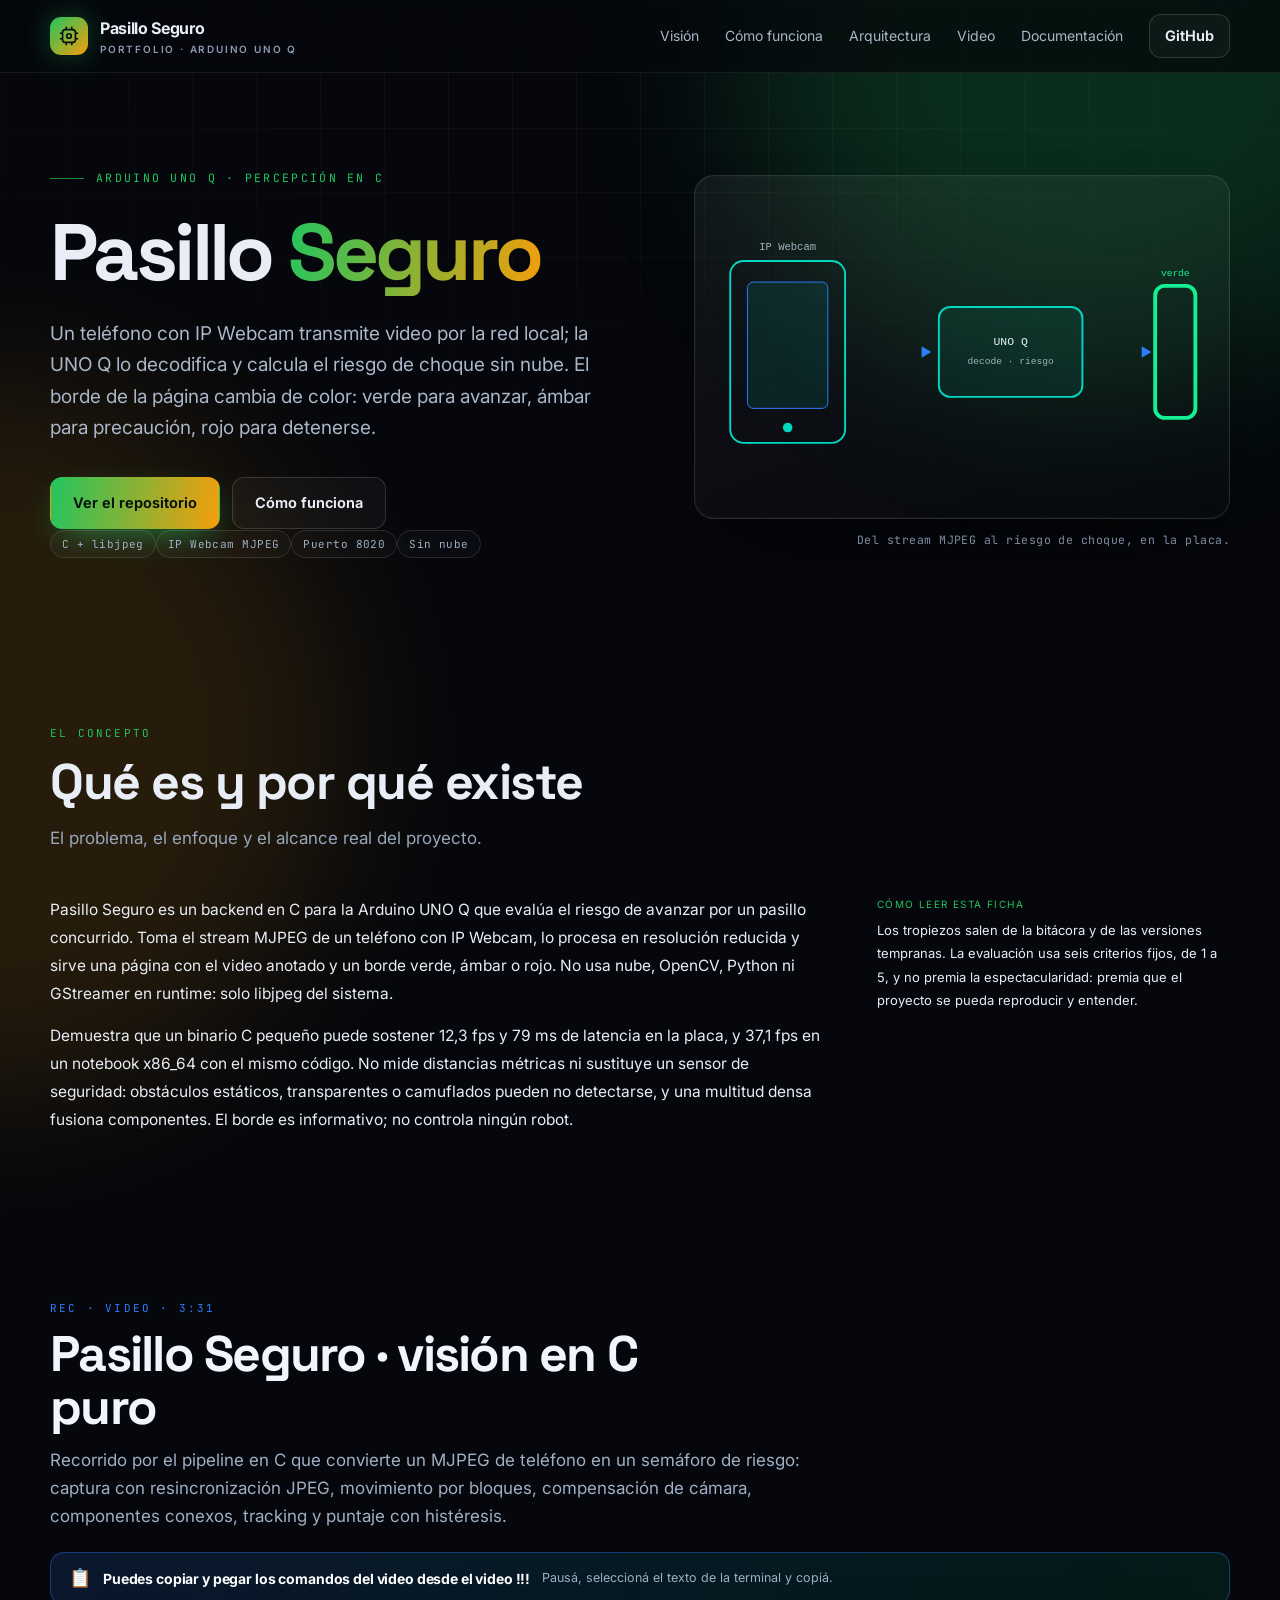
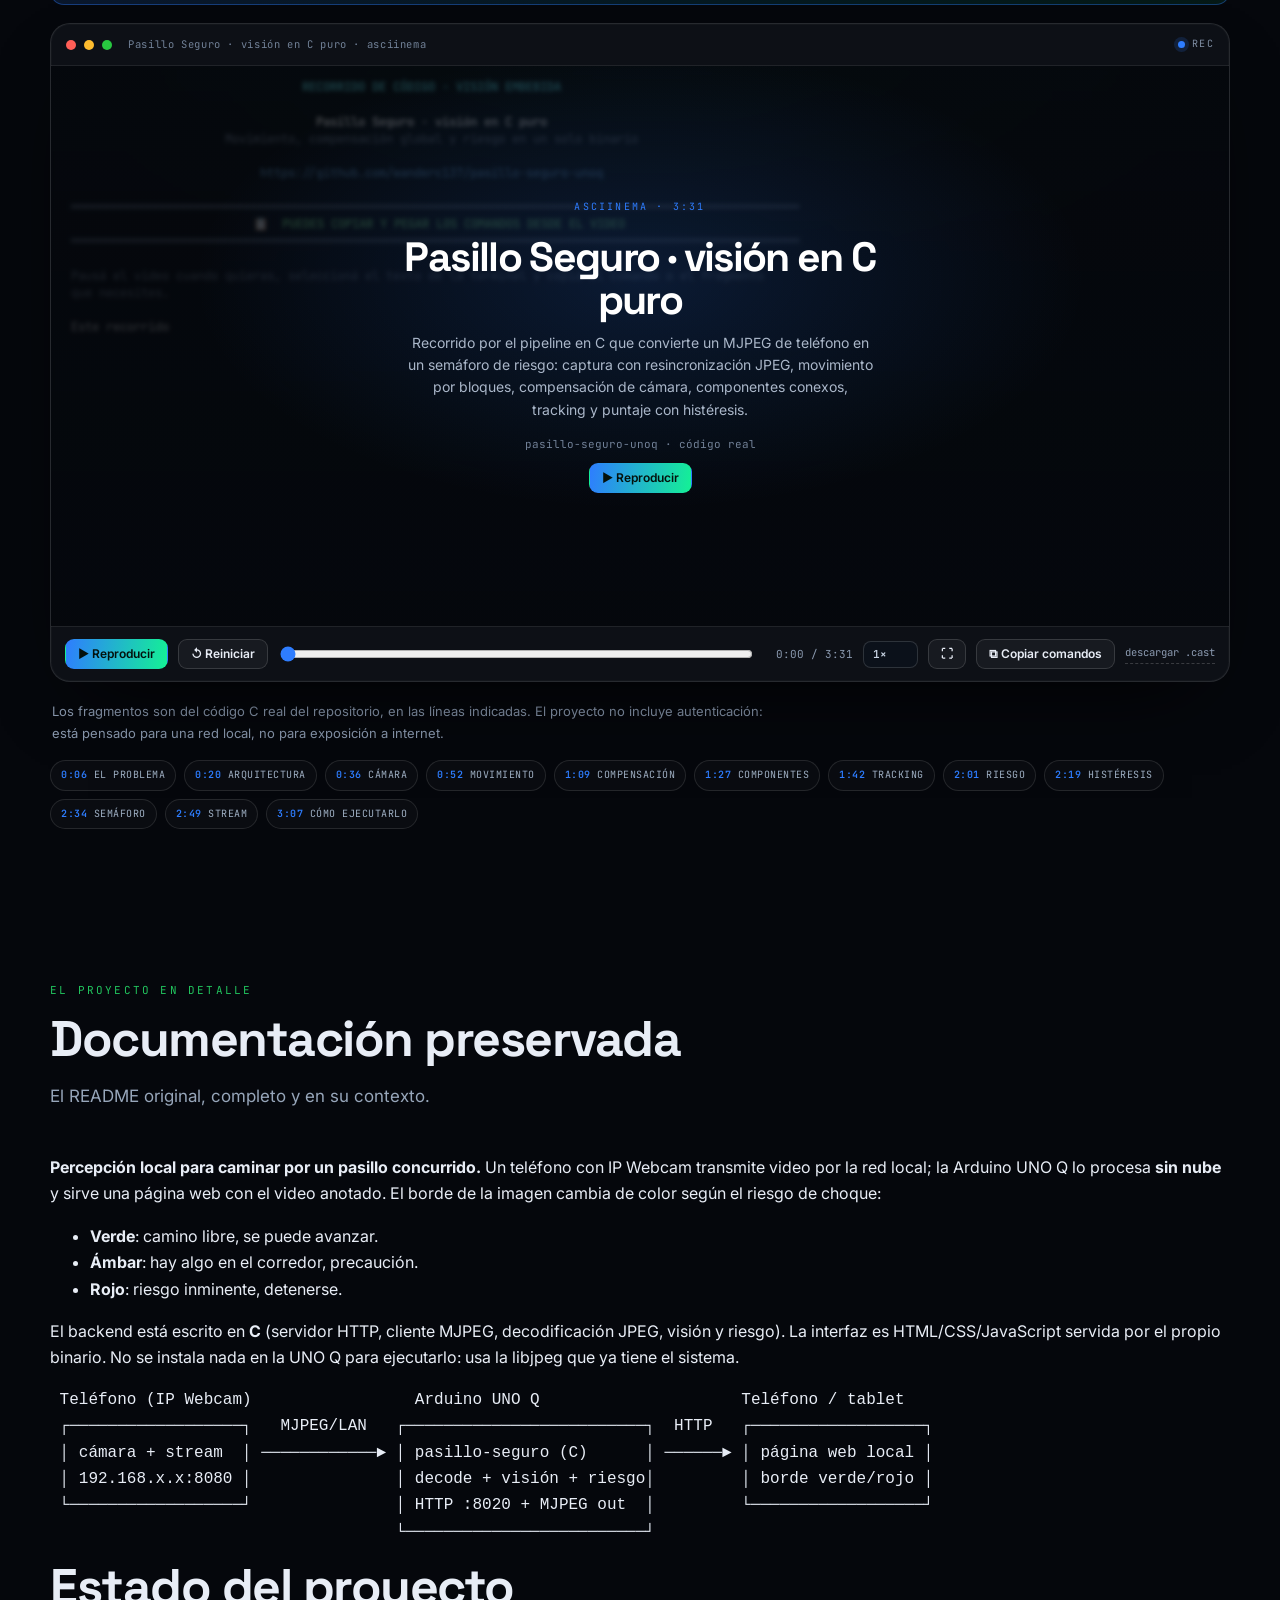
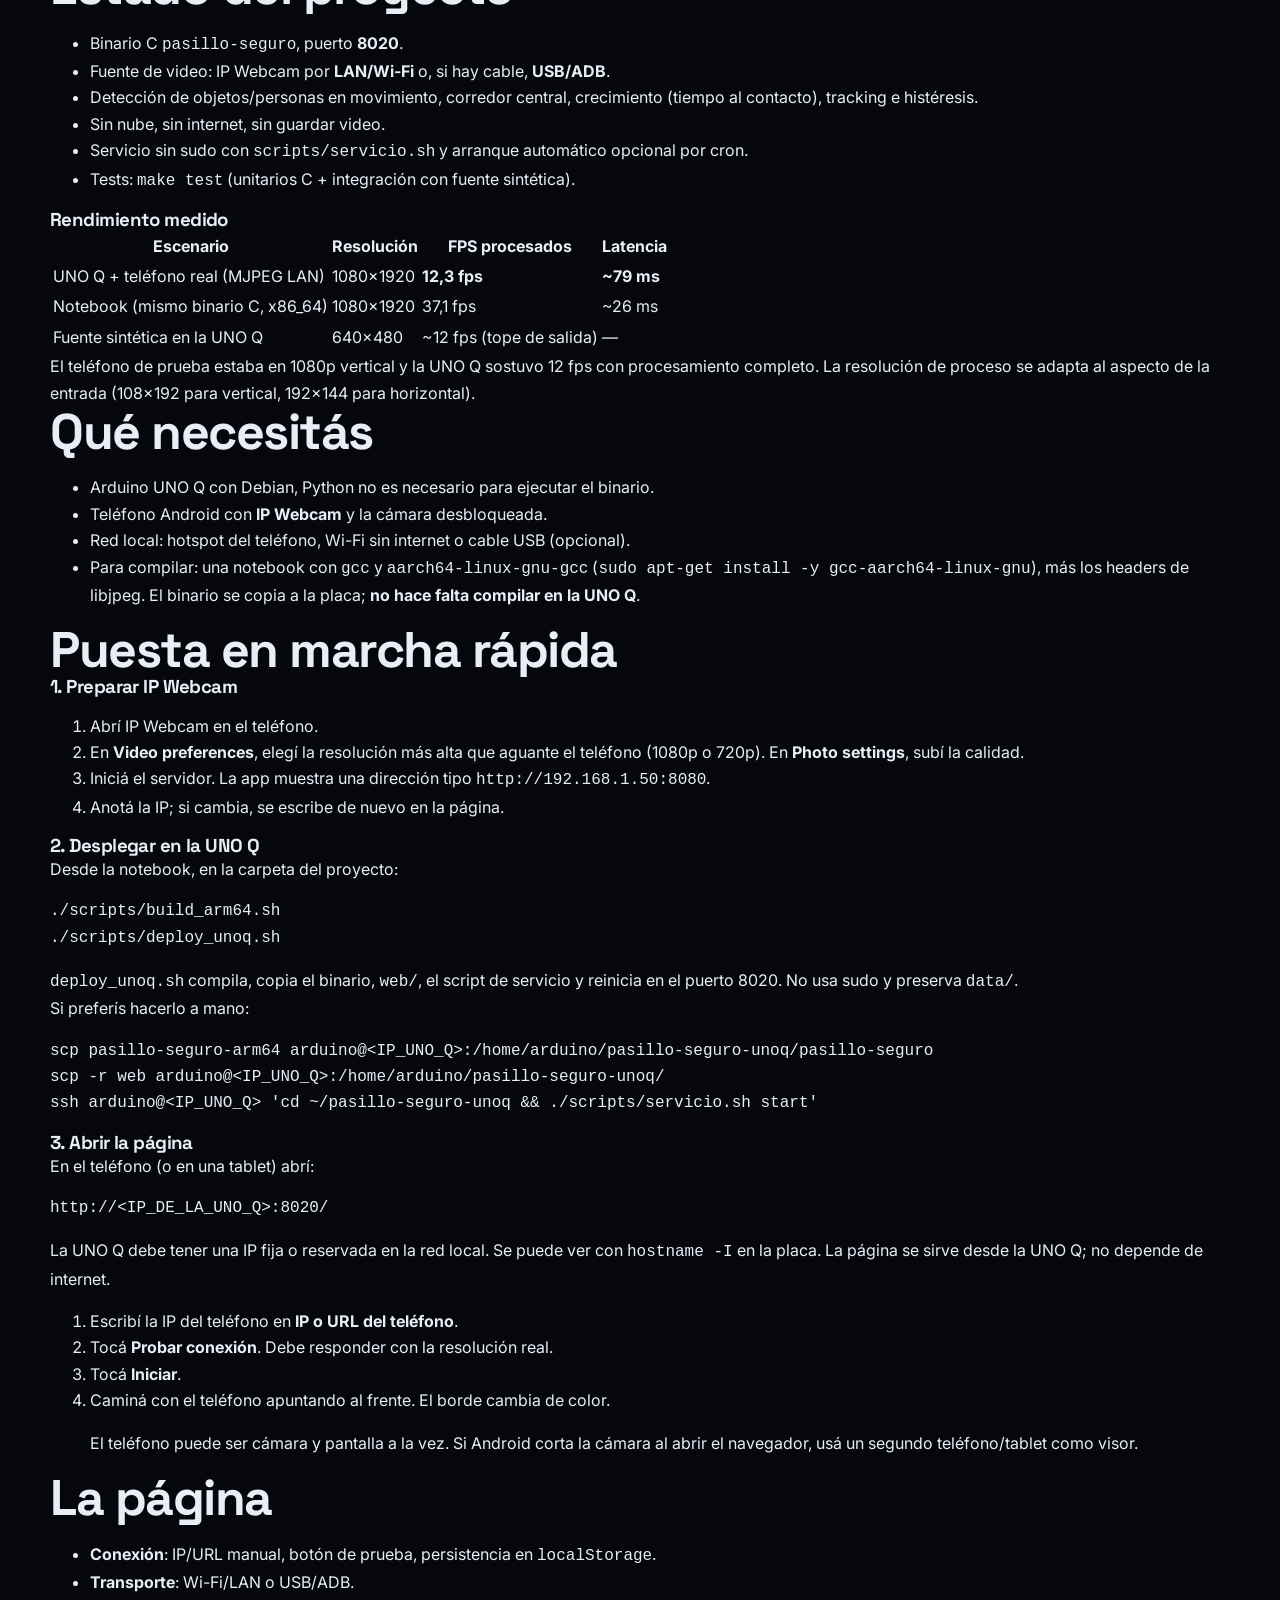
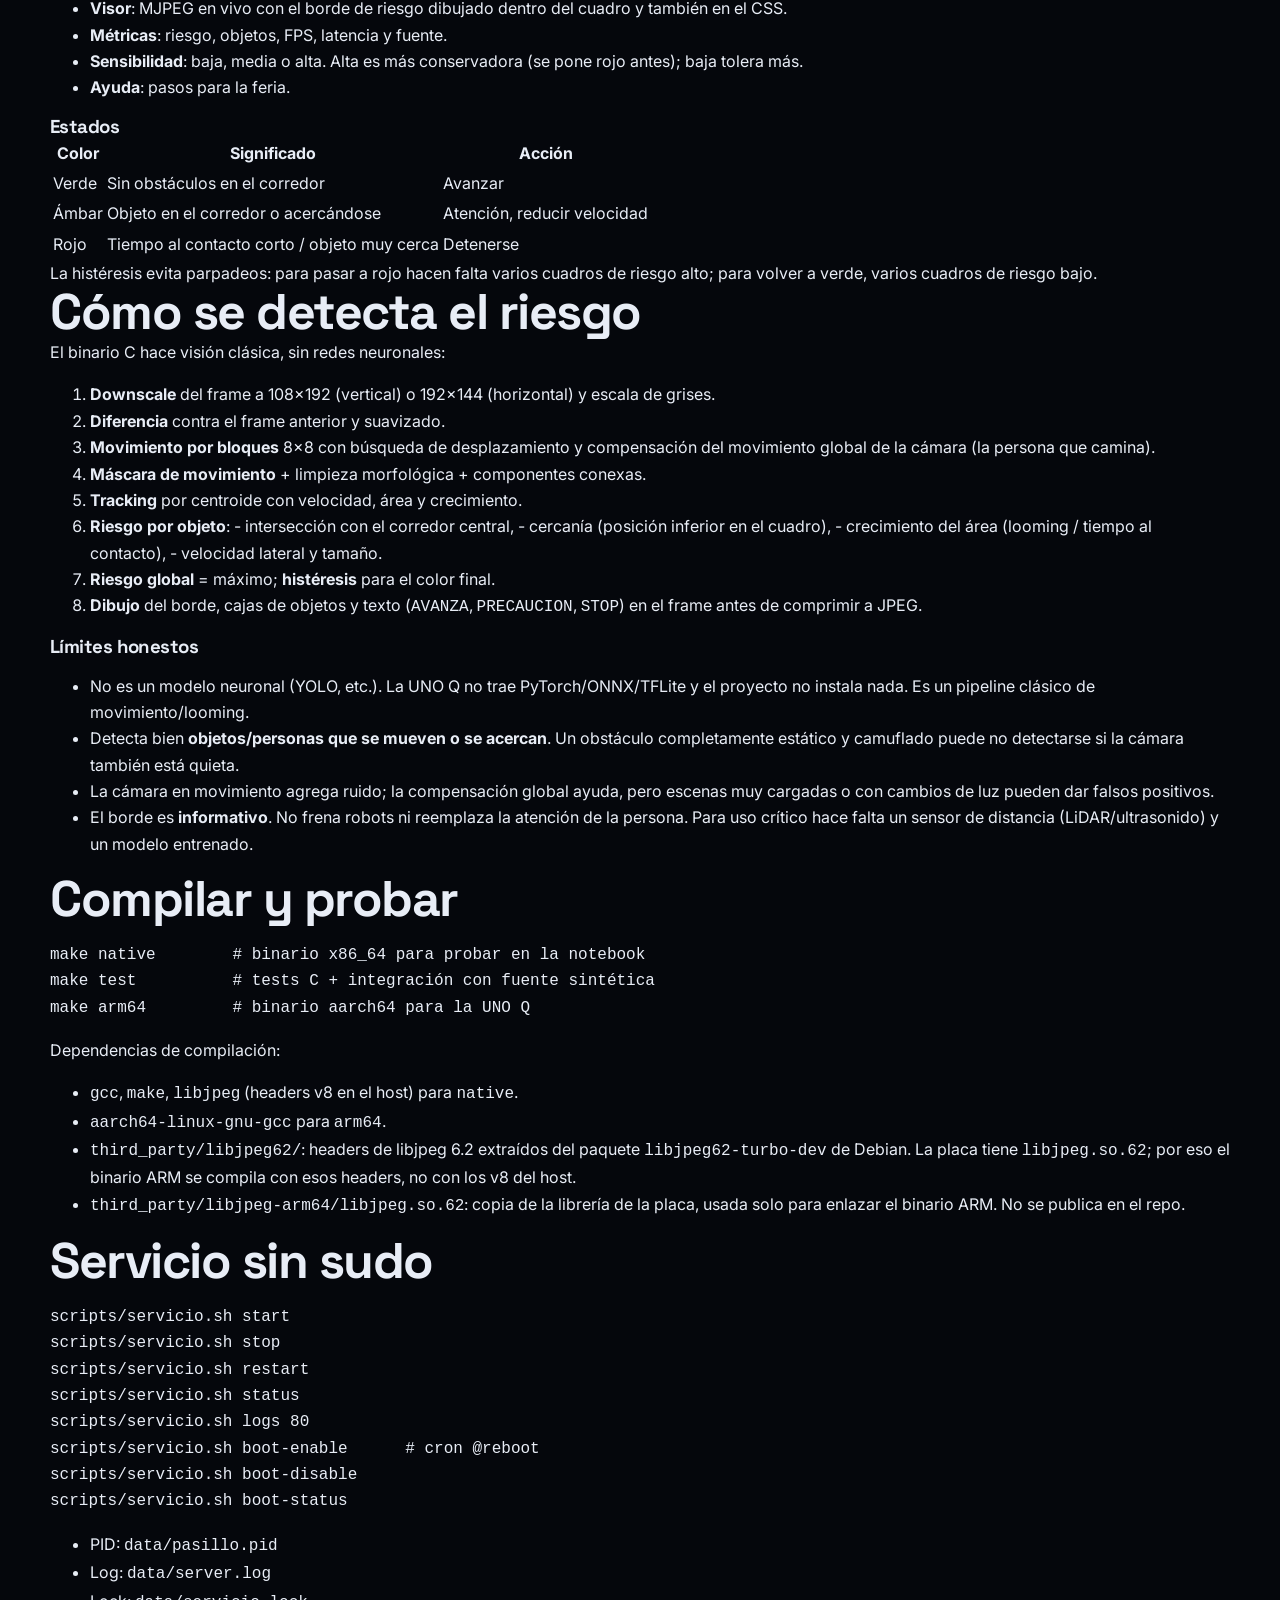
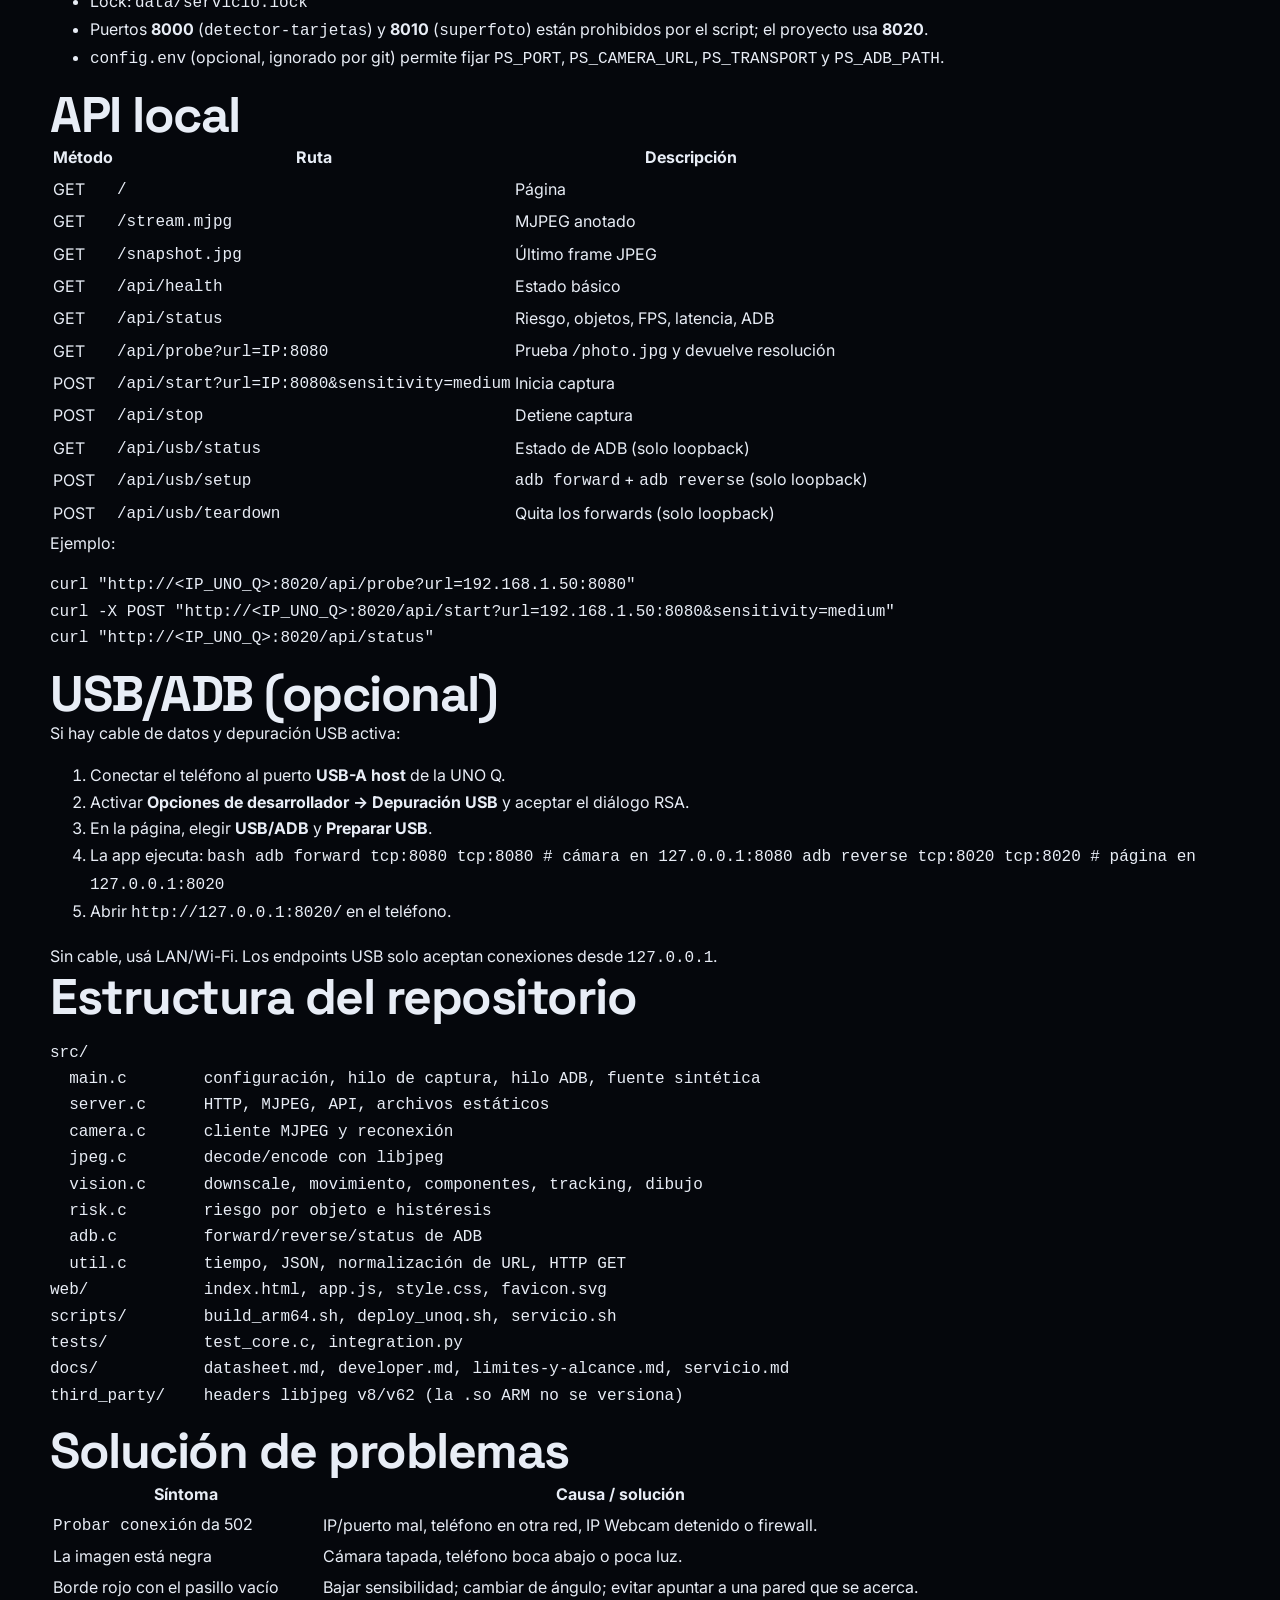
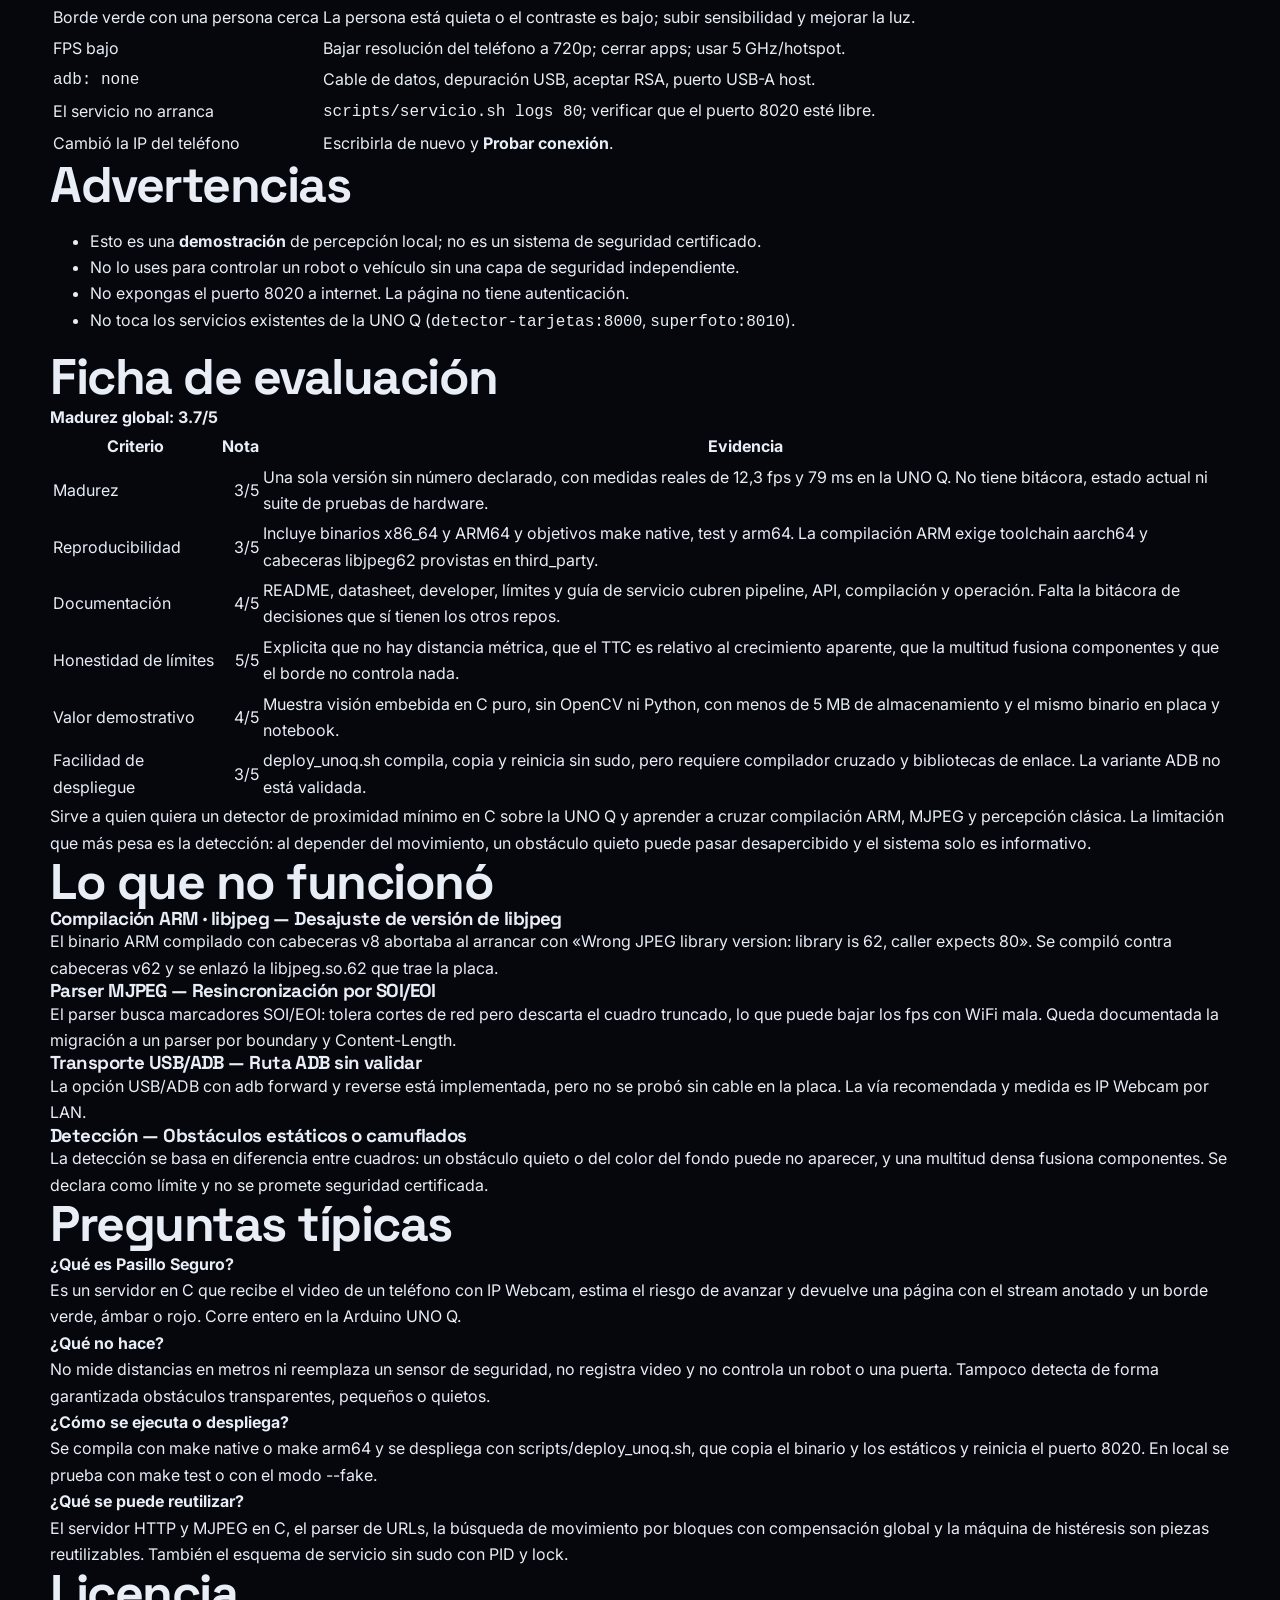
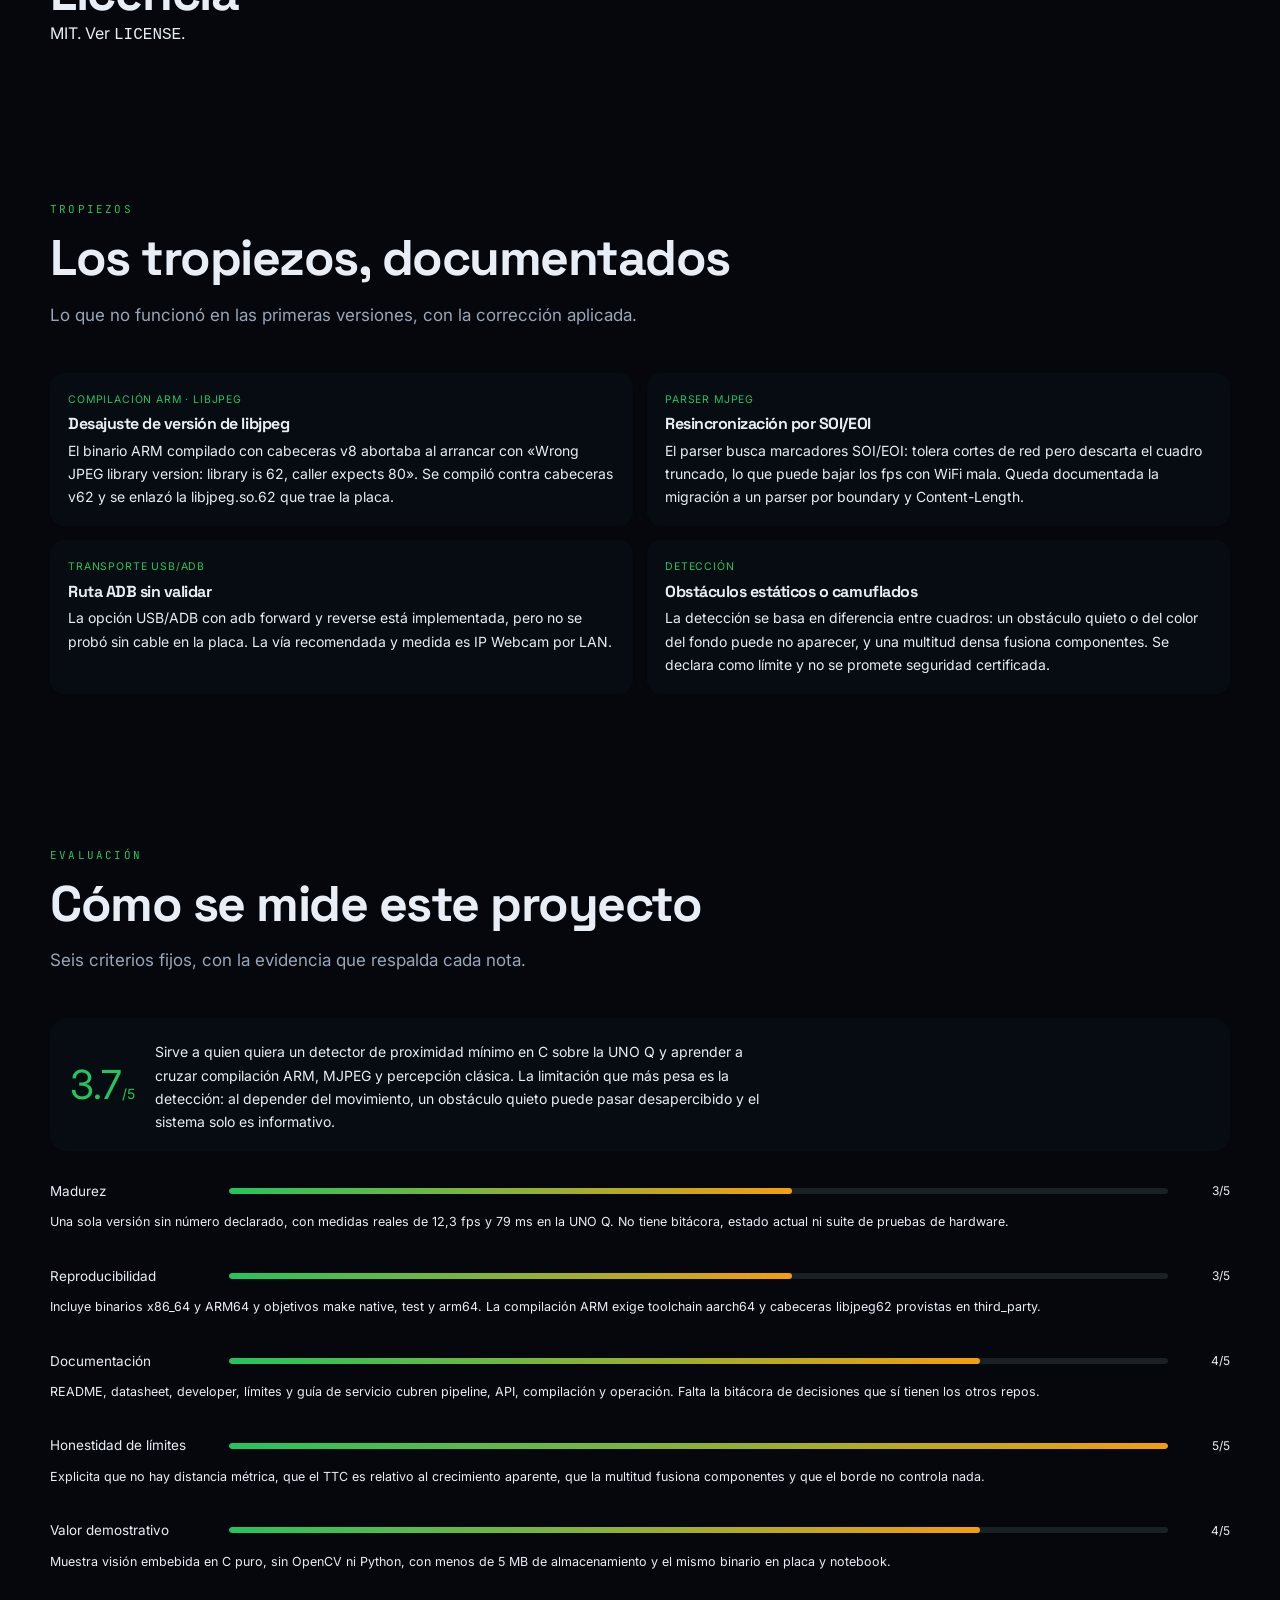
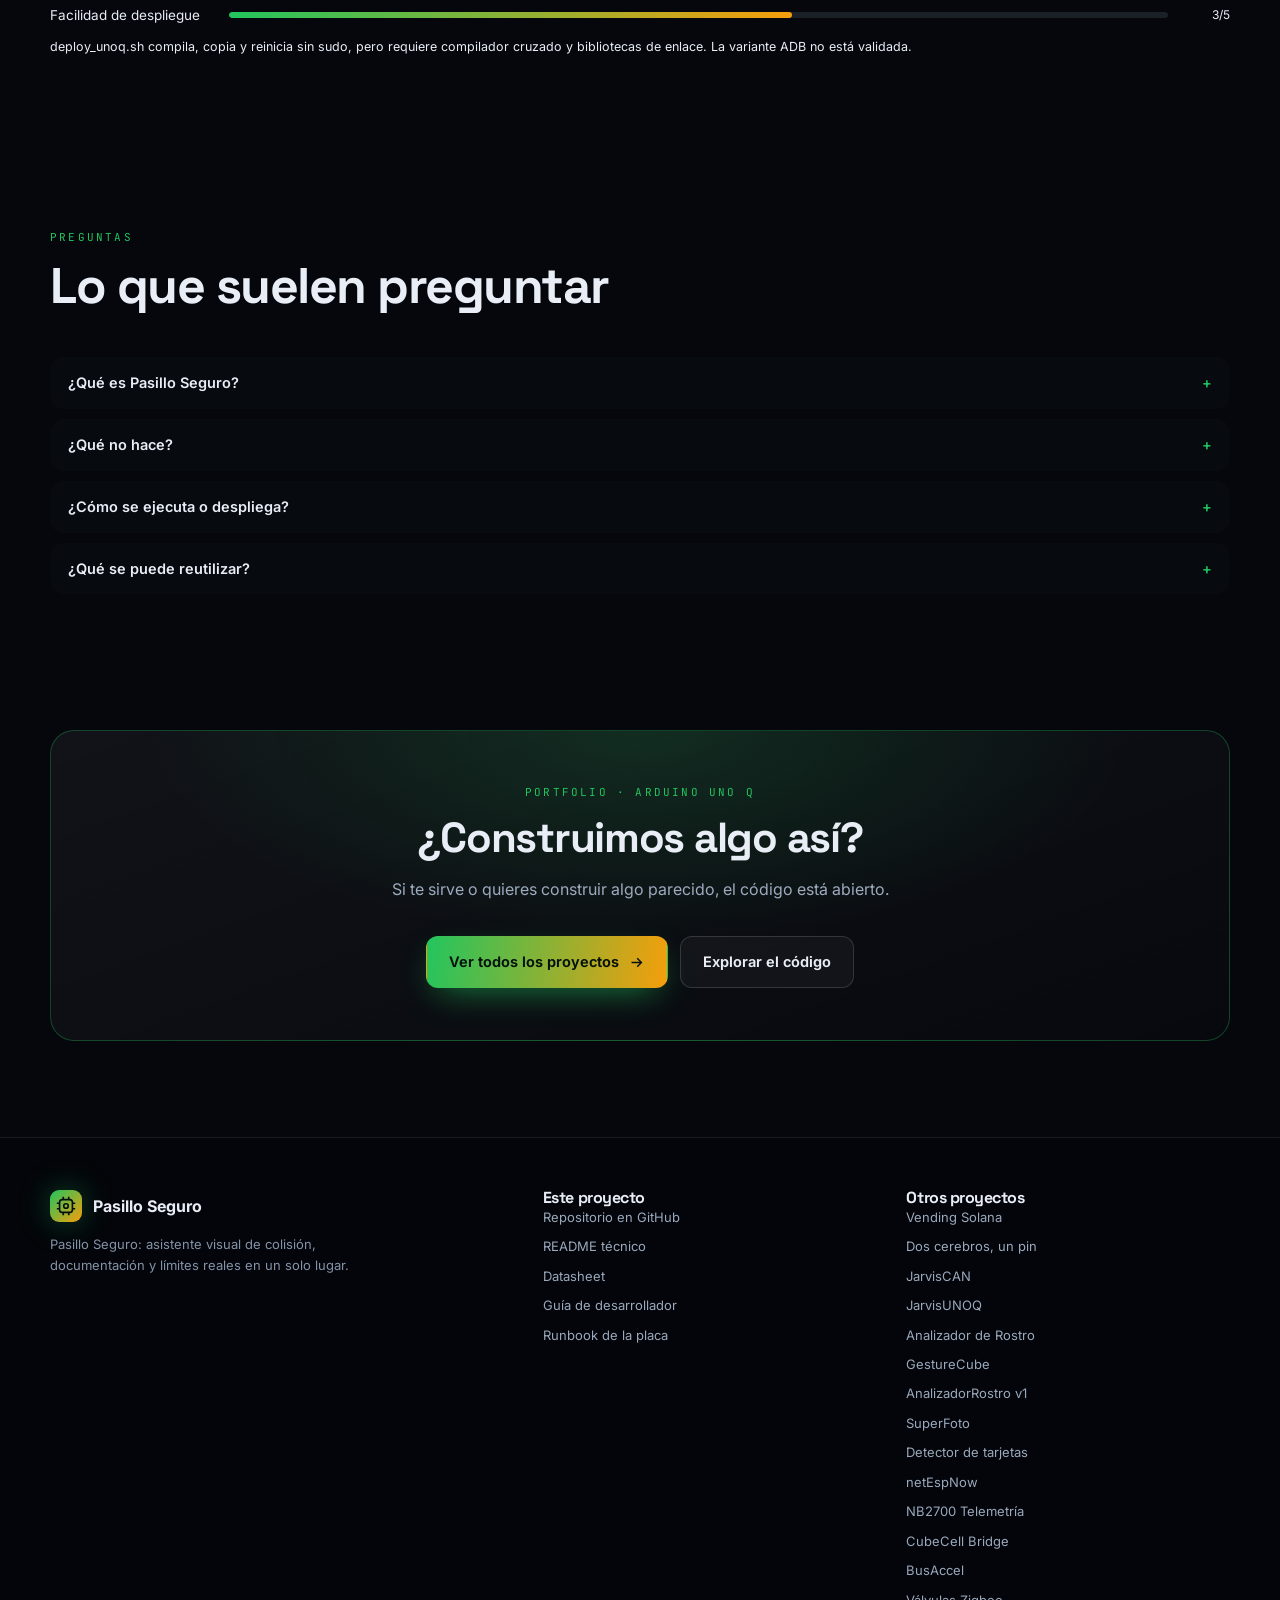
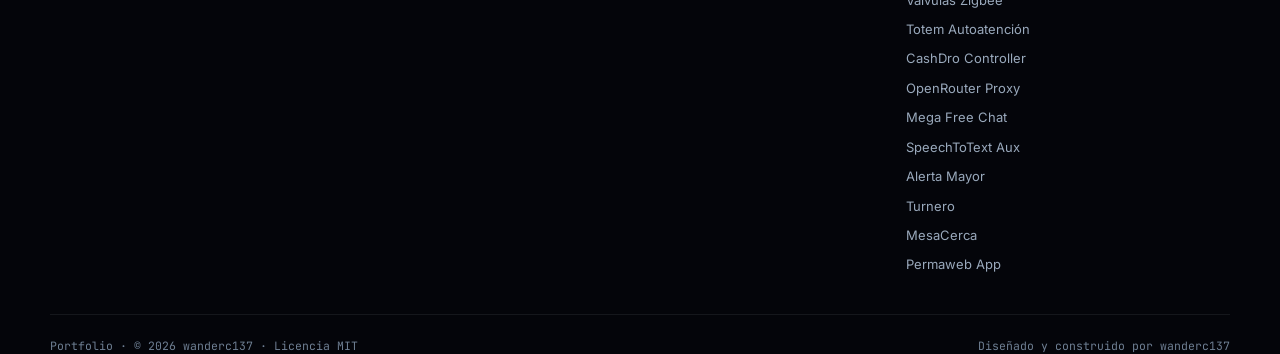
==== commit 264cf5fc: "feat: video asciinema explicativo en rec/ y en la página" ====
--- a/docs/index.html
+++ b/docs/index.html
@@ -273,6 +273,7 @@
 @media(max-width:760px){.concept-grid,.fail-grid{grid-template-columns:1fr}.concept-side{border-left:0;padding-left:0}}
 
 </style>
+<link href="rec/player.css?v=1" rel="stylesheet"/>
 </head>
 <body style="--accent:#22C55E;--accent2:#F59E0B">
 <div class="grid-overlay"></div>
@@ -288,6 +289,7 @@
 <a href="#problema">Visión</a>
 <a href="#como">Cómo funciona</a>
 <a href="#arquitectura">Arquitectura</a>
+<a href="#video">Video</a>
 <a href="#docs">Documentación</a>
 <a class="btn btn-ghost" href="https://github.com/wanderc137/pasillo-seguro-unoq" rel="noopener" style="padding:9px 15px" target="_blank">GitHub</a>
 </nav>
@@ -324,7 +326,46 @@
 
 
 
-<div class="rich-block"><section class="section" id="concepto"><div class="wrap"><div class="section-head"><div class="kicker">El concepto</div><h2>Qué es y por qué existe</h2><p class="section-sub">El problema, el enfoque y el alcance real del proyecto.</p></div><div class="concept-grid"><div><p>Pasillo Seguro es un backend en C para la Arduino UNO Q que evalúa el riesgo de avanzar por un pasillo concurrido. Toma el stream MJPEG de un teléfono con IP Webcam, lo procesa en resolución reducida y sirve una página con el video anotado y un borde verde, ámbar o rojo. No usa nube, OpenCV, Python ni GStreamer en runtime: solo libjpeg del sistema.</p><p>Demuestra que un binario C pequeño puede sostener 12,3 fps y 79 ms de latencia en la placa, y 37,1 fps en un notebook x86_64 con el mismo código. No mide distancias métricas ni sustituye un sensor de seguridad: obstáculos estáticos, transparentes o camuflados pueden no detectarse, y una multitud densa fusiona componentes. El borde es informativo; no controla ningún robot.</p></div><div class="concept-side"><div class="k">Cómo leer esta ficha</div><p>Los tropiezos salen de la bitácora y de las versiones tempranas. La evaluación usa seis criterios fijos, de 1 a 5, y no premia la espectacularidad: premia que el proyecto se pueda reproducir y entender.</p></div></div></div></section><section class="section tight"><div class="wrap"><div class="section-head"><div class="kicker">El proyecto en detalle</div><h2>Documentación preservada</h2><p class="section-sub">El README original, completo y en su contexto.</p></div><div class="detail rich">
+<div class="rich-block"><section class="section" id="concepto"><div class="wrap"><div class="section-head"><div class="kicker">El concepto</div><h2>Qué es y por qué existe</h2><p class="section-sub">El problema, el enfoque y el alcance real del proyecto.</p></div><div class="concept-grid"><div><p>Pasillo Seguro es un backend en C para la Arduino UNO Q que evalúa el riesgo de avanzar por un pasillo concurrido. Toma el stream MJPEG de un teléfono con IP Webcam, lo procesa en resolución reducida y sirve una página con el video anotado y un borde verde, ámbar o rojo. No usa nube, OpenCV, Python ni GStreamer en runtime: solo libjpeg del sistema.</p><p>Demuestra que un binario C pequeño puede sostener 12,3 fps y 79 ms de latencia en la placa, y 37,1 fps en un notebook x86_64 con el mismo código. No mide distancias métricas ni sustituye un sensor de seguridad: obstáculos estáticos, transparentes o camuflados pueden no detectarse, y una multitud densa fusiona componentes. El borde es informativo; no controla ningún robot.</p></div><div class="concept-side"><div class="k">Cómo leer esta ficha</div><p>Los tropiezos salen de la bitácora y de las versiones tempranas. La evaluación usa seis criterios fijos, de 1 a 5, y no premia la espectacularidad: premia que el proyecto se pueda reproducir y entender.</p></div></div></div></section>
+<section class="section tight rec-section" id="video" style="--accent:#2E7DFF;--accent2:#14F195">
+<div class="wrap">
+<div class="rec-kicker">REC · VIDEO · 3:31</div>
+<h2 class="rec-h2">Pasillo Seguro · visión en C puro</h2>
+<p class="rec-lead">Recorrido por el pipeline en C que convierte un MJPEG de teléfono en un semáforo de riesgo: captura con resincronización JPEG, movimiento por bloques, compensación de cámara, componentes conexos, tracking y puntaje con histéresis.</p>
+<div class="rec-banner">
+<span class="rec-banner-icon">📋</span>
+<strong>Puedes copiar y pegar los comandos del video desde el video !!!</strong>
+<span>Pausá, seleccioná el texto de la terminal y copiá.</span>
+</div>
+<div class="rec-shell">
+<div class="rec-bar"><i></i><i></i><i></i><span class="rec-title">Pasillo Seguro · visión en C puro · asciinema</span><span class="rec-rec"><b></b>REC</span></div>
+<div class="rec-screen-wrap">
+<div class="rec-screen" id="rec-screen"></div>
+<div class="rec-poster" id="rec-poster">
+<div class="rec-kicker">ASCIINEMA · 3:31</div>
+<h3>Pasillo Seguro · visión en C puro</h3>
+<p>Recorrido por el pipeline en C que convierte un MJPEG de teléfono en un semáforo de riesgo: captura con resincronización JPEG, movimiento por bloques, compensación de cámara, componentes conexos, tracking y puntaje con histéresis.</p>
+<div class="rec-poster-meta">pasillo-seguro-unoq · código real</div>
+<button class="rec-btn rec-primary" id="rec-start" type="button">▶ Reproducir</button>
+</div>
+</div>
+<div class="rec-controls">
+<button class="rec-btn rec-primary" id="rec-play" type="button">▶ Reproducir</button>
+<button class="rec-btn" id="rec-restart" type="button">↺ Reiniciar</button>
+<input class="rec-progress" id="rec-range" type="range" min="0" max="1000" value="0" aria-label="Progreso"/>
+<span class="rec-time" id="rec-time">0:00 / 3:31</span>
+<select class="rec-speed" id="rec-speed" aria-label="Velocidad"><option value="1">1×</option><option value="1.25">1.25×</option><option value="1.5">1.5×</option><option value="2">2×</option></select>
+<button class="rec-btn" id="rec-full" type="button" title="Pantalla completa">⛶</button>
+<button class="rec-btn" id="rec-copy" type="button">⧉ Copiar comandos</button>
+<a class="rec-download" href="rec/pasillo-seguro-unoq.cast" download>descargar .cast</a>
+</div>
+</div>
+<p class="rec-note">Los fragmentos son del código C real del repositorio, en las líneas indicadas. El proyecto no incluye autenticación: está pensado para una red local, no para exposición a internet.</p>
+<div class="rec-chapters"><span class="rec-chip"><b>0:06</b> EL PROBLEMA</span><span class="rec-chip"><b>0:20</b> ARQUITECTURA</span><span class="rec-chip"><b>0:36</b> CÁMARA</span><span class="rec-chip"><b>0:52</b> MOVIMIENTO</span><span class="rec-chip"><b>1:09</b> COMPENSACIÓN</span><span class="rec-chip"><b>1:27</b> COMPONENTES</span><span class="rec-chip"><b>1:42</b> TRACKING</span><span class="rec-chip"><b>2:01</b> RIESGO</span><span class="rec-chip"><b>2:19</b> HISTÉRESIS</span><span class="rec-chip"><b>2:34</b> SEMÁFORO</span><span class="rec-chip"><b>2:49</b> STREAM</span><span class="rec-chip"><b>3:07</b> CÓMO EJECUTARLO</span></div>
+</div>
+</section>
+
+<section class="section tight"><div class="wrap"><div class="section-head"><div class="kicker">El proyecto en detalle</div><h2>Documentación preservada</h2><p class="section-sub">El README original, completo y en su contexto.</p></div><div class="detail rich">
 <p><strong>Percepción local para caminar por un pasillo concurrido.</strong> Un teléfono con
 <a href="https://play.google.com/store/apps/details?id=com.pas.webcam">IP Webcam</a> transmite
 video por la red local; la Arduino UNO Q lo procesa <strong>sin nube</strong> y sirve una página
@@ -817,5 +858,7 @@
   document.querySelectorAll('.reveal').forEach(function(el){ io.observe(el); });
 })();
 </script>
+<script defer src="rec/pasillo-seguro-unoq.cast.js?v=1"></script>
+<script defer src="rec/player.js?v=1"></script>
 </body>
 </html>
--- a/docs/rec/player.css
+++ b/docs/rec/player.css
@@ -0,0 +1,168 @@
+/* Reproductor asciinema inline reutilizable para las páginas de wanderc137. */
+.rec-section{position:relative;z-index:1}
+.rec-section .rec-kicker{
+  font-family:'JetBrains Mono',ui-monospace,monospace;
+  font-size:11px;letter-spacing:.2em;text-transform:uppercase;
+  color:var(--accent,#2E7DFF);margin:0 0 10px;
+}
+.rec-section .rec-h2{
+  font-family:'Space Grotesk','Inter',sans-serif;
+  font-size:clamp(28px,4.6vw,50px);line-height:1.06;letter-spacing:-.035em;
+  color:#f2f6fc;margin:0 0 12px;max-width:22ch;
+}
+.rec-section .rec-lead{
+  font-size:clamp(14px,1.5vw,17px);line-height:1.65;
+  color:#9fb0c4;margin:0 0 22px;max-width:72ch;
+}
+.rec-banner{
+  display:flex;align-items:center;gap:12px;flex-wrap:wrap;
+  padding:14px 18px;margin:0 0 18px;
+  border:1px solid color-mix(in srgb,var(--accent,#2E7DFF) 38%,transparent);
+  border-radius:14px;
+  background:linear-gradient(100deg,color-mix(in srgb,var(--accent,#2E7DFF) 14%,transparent),color-mix(in srgb,var(--accent2,#14F195) 8%,transparent));
+  box-shadow:0 18px 40px -30px color-mix(in srgb,var(--accent,#2E7DFF) 60%,transparent);
+}
+.rec-banner .rec-banner-icon{font-size:18px;line-height:1}
+.rec-banner strong{font-size:14px;color:#fff;letter-spacing:-.01em}
+.rec-banner span{font-size:12.5px;color:#9fb0c4}
+.rec-shell{
+  position:relative;
+  border:1px solid rgba(255,255,255,.13);
+  border-radius:20px;
+  overflow:hidden;
+  background:#070a10;
+  box-shadow:0 34px 80px -38px #000,0 0 0 1px rgba(255,255,255,.025) inset;
+}
+.rec-bar{
+  display:flex;align-items:center;gap:8px;
+  padding:12px 15px;
+  border-bottom:1px solid rgba(255,255,255,.08);
+  background:rgba(255,255,255,.025);
+}
+.rec-bar i{width:10px;height:10px;border-radius:50%;background:#ff5f57;display:block}
+.rec-bar i:nth-child(2){background:#febc2e}
+.rec-bar i:nth-child(3){background:#28c840}
+.rec-bar .rec-title{
+  margin-left:8px;
+  font-family:'JetBrains Mono',ui-monospace,SFMono-Regular,Menlo,monospace;
+  font-size:10.5px;color:#718197;letter-spacing:.06em;
+  overflow:hidden;text-overflow:ellipsis;white-space:nowrap;
+}
+.rec-bar .rec-rec{
+  margin-left:auto;display:flex;align-items:center;gap:7px;
+  font-family:'JetBrains Mono',ui-monospace,monospace;
+  font-size:10px;letter-spacing:.14em;color:#7f8ea3;text-transform:uppercase;
+}
+.rec-bar .rec-rec b{
+  width:7px;height:7px;border-radius:50%;background:var(--accent,#2E7DFF);
+  box-shadow:0 0 0 4px color-mix(in srgb,var(--accent,#2E7DFF) 16%,transparent);
+  animation:recPulse 2.2s infinite;
+}
+@keyframes recPulse{50%{opacity:.35}}
+.rec-screen-wrap{position:relative;background:#05080d}
+.rec-screen{
+  height:clamp(330px,46vw,560px);
+  overflow:auto;
+  padding:18px 20px;
+  background:
+    radial-gradient(900px 420px at 50% -10%,rgba(20,241,149,.055),transparent 70%),
+    #05080d;
+  color:#d7e0ea;
+  font-family:'JetBrains Mono',ui-monospace,SFMono-Regular,Menlo,Consolas,monospace;
+  font-size:clamp(8px,1.04vw,12.4px);
+  line-height:1.38;
+  scrollbar-width:thin;
+  scrollbar-color:#2a3448 #05080d;
+  user-select:text;
+}
+.rec-screen::-webkit-scrollbar{width:9px;height:9px}
+.rec-screen::-webkit-scrollbar-thumb{background:#2a3448;border-radius:9px}
+.rec-row{white-space:pre;min-height:1.38em}
+.rec-row span{white-space:pre}
+.rec-poster{
+  position:absolute;inset:0;z-index:2;
+  display:flex;flex-direction:column;align-items:center;justify-content:center;
+  gap:10px;text-align:center;padding:28px;
+  background:
+    radial-gradient(620px 320px at 50% 38%,color-mix(in srgb,var(--accent,#2E7DFF) 16%,transparent),transparent 72%),
+    linear-gradient(180deg,rgba(5,8,13,.72),rgba(5,8,13,.94));
+  backdrop-filter:blur(2px);
+  transition:opacity .35s ease,visibility .35s ease;
+}
+.rec-poster[hidden]{display:none}
+.rec-poster .rec-kicker{
+  font-family:'JetBrains Mono',monospace;font-size:10px;letter-spacing:.22em;
+  text-transform:uppercase;color:var(--accent,#2E7DFF);
+}
+.rec-poster h3{
+  font-family:'Space Grotesk','Inter',sans-serif;
+  font-size:clamp(24px,3.2vw,42px);letter-spacing:-.04em;color:#fff;margin:0;max-width:18ch;
+}
+.rec-poster p{margin:0;color:#aab7c9;font-size:14px;max-width:52ch;line-height:1.6}
+.rec-poster .rec-poster-meta{
+  margin-top:4px;font-family:'JetBrains Mono',monospace;font-size:11px;color:#718197;
+}
+.rec-controls{
+  display:flex;align-items:center;gap:10px;flex-wrap:wrap;
+  padding:12px 14px;
+  border-top:1px solid rgba(255,255,255,.08);
+  background:rgba(255,255,255,.025);
+}
+.rec-btn{
+  appearance:none;border:1px solid rgba(255,255,255,.14);
+  background:rgba(255,255,255,.045);color:#e8edf6;
+  border-radius:9px;padding:8px 12px;
+  font:600 12px/1 'Inter',system-ui,sans-serif;cursor:pointer;
+  transition:background .18s ease,border-color .18s ease,transform .18s ease;
+  white-space:nowrap;
+}
+.rec-btn:hover{background:rgba(255,255,255,.09);border-color:rgba(255,255,255,.24);transform:translateY(-1px)}
+.rec-btn.rec-primary{
+  background:linear-gradient(100deg,var(--accent,#2E7DFF),var(--accent2,#14F195));
+  border-color:transparent;color:#04110c;
+}
+.rec-btn.rec-primary:hover{filter:brightness(1.05)}
+.rec-progress{
+  flex:1;min-width:140px;height:8px;accent-color:var(--accent,#2E7DFF);
+  cursor:pointer;
+}
+.rec-time{
+  min-width:88px;text-align:right;
+  font-family:'JetBrains Mono',monospace;font-size:11px;color:#8b9ab0;
+}
+.rec-speed{
+  appearance:none;border:1px solid rgba(255,255,255,.14);
+  background:#0b111a;color:#c7d3e2;border-radius:8px;
+  padding:7px 9px;font:600 11px/1 'JetBrains Mono',monospace;cursor:pointer;
+}
+.rec-download{
+  font-family:'JetBrains Mono',monospace;font-size:10.5px;color:#8b9ab0;
+  border-bottom:1px dashed rgba(255,255,255,.18);padding-bottom:2px;
+}
+.rec-download:hover{color:var(--accent,#2E7DFF);border-color:var(--accent,#2E7DFF)}
+.rec-note{
+  margin:18px 2px 0;color:#8b9ab0;font-size:13px;line-height:1.7;
+  max-width:90ch;
+}
+.rec-note strong{color:#d7e0ea}
+.rec-note a{color:var(--accent,#2E7DFF);border-bottom:1px solid color-mix(in srgb,var(--accent,#2E7DFF) 35%,transparent)}
+.rec-chapters{display:flex;flex-wrap:wrap;gap:8px;margin-top:16px}
+.rec-chip{
+  font-family:'JetBrains Mono',monospace;font-size:10px;letter-spacing:.05em;
+  color:#9fb0c4;border:1px solid rgba(255,255,255,.11);
+  background:rgba(255,255,255,.025);border-radius:999px;padding:6px 10px;
+}
+.rec-chip b{color:var(--accent,#2E7DFF);font-weight:600}
+@media(max-width:760px){
+  .rec-screen{padding:14px 12px;font-size:8px;height:330px}
+  .rec-controls{gap:8px}
+  .rec-btn{padding:7px 9px;font-size:11px}
+  .rec-time{min-width:76px;font-size:10px}
+  .rec-progress{min-width:100px}
+  .rec-bar .rec-title{font-size:9px}
+  .rec-banner{padding:12px 14px}
+}
+@media(prefers-reduced-motion:reduce){
+  .rec-bar .rec-rec b{animation:none}
+  .rec-poster{transition:none}
+}
